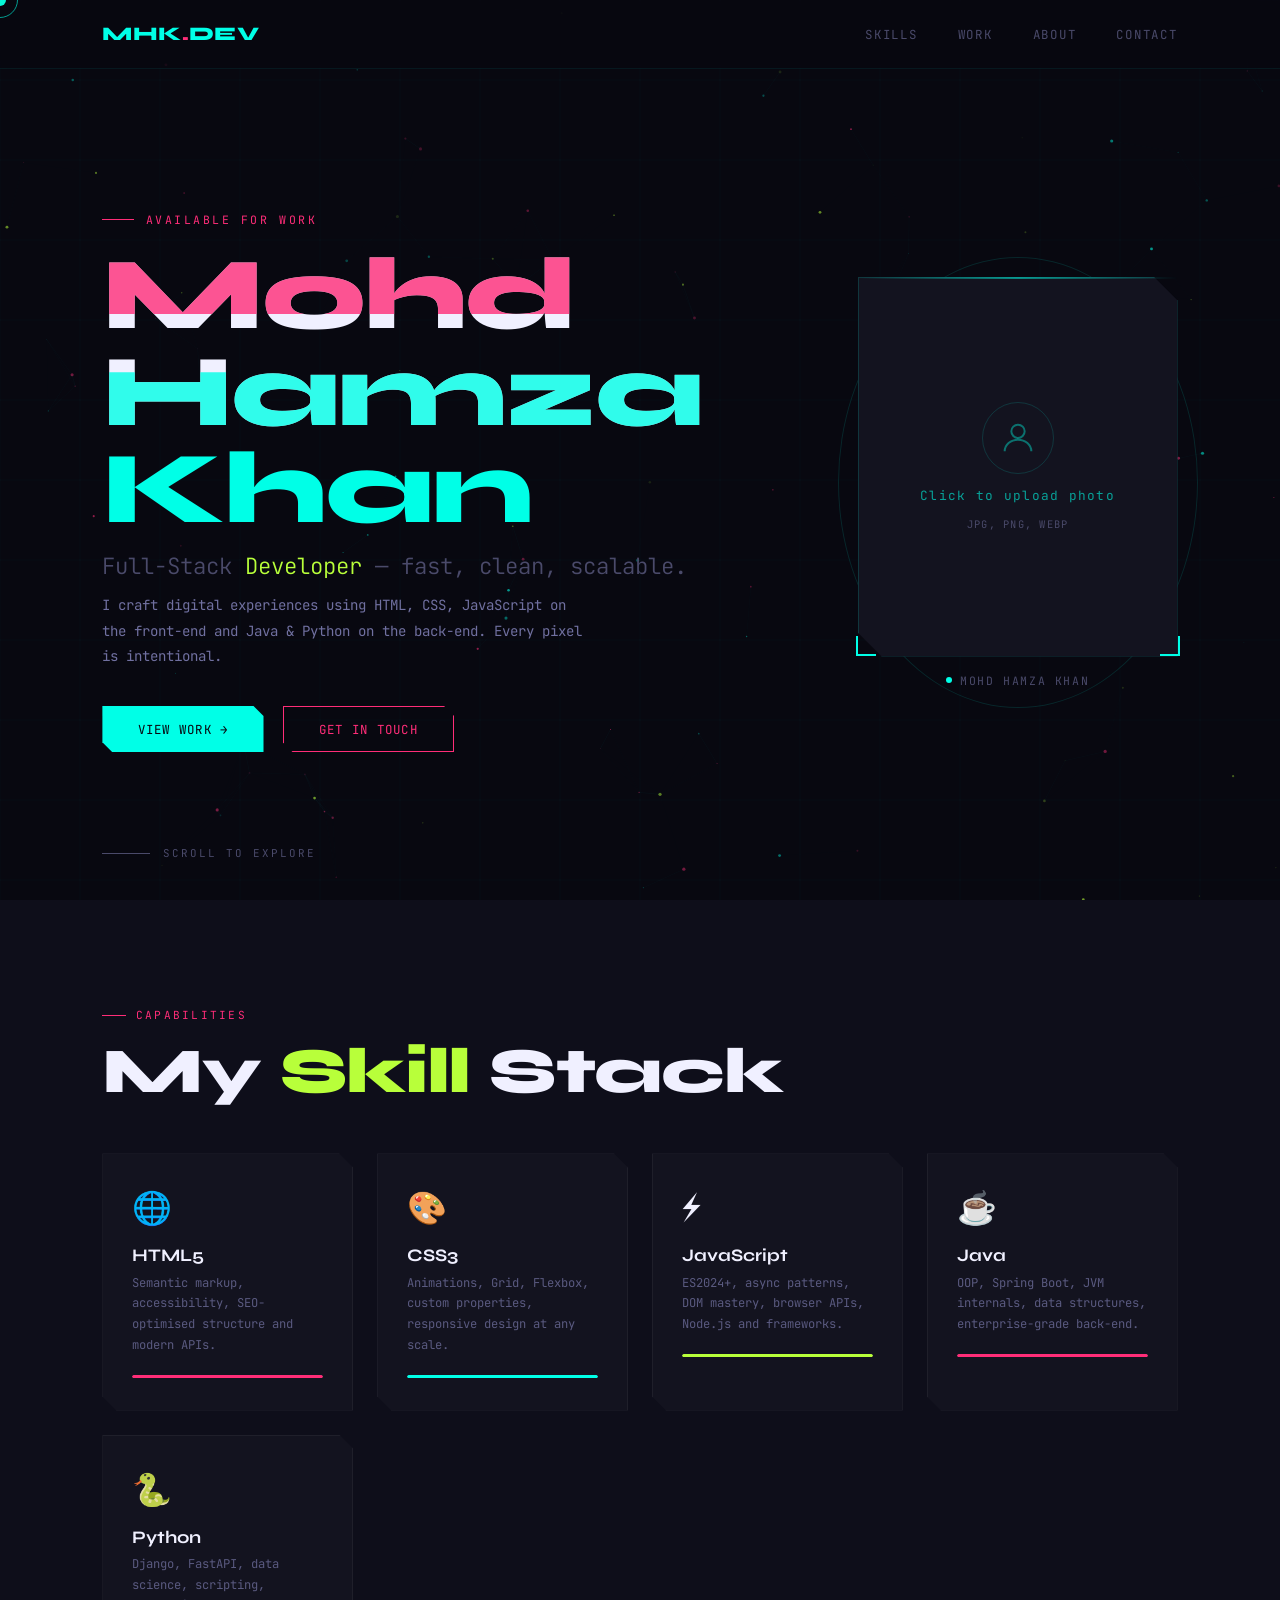
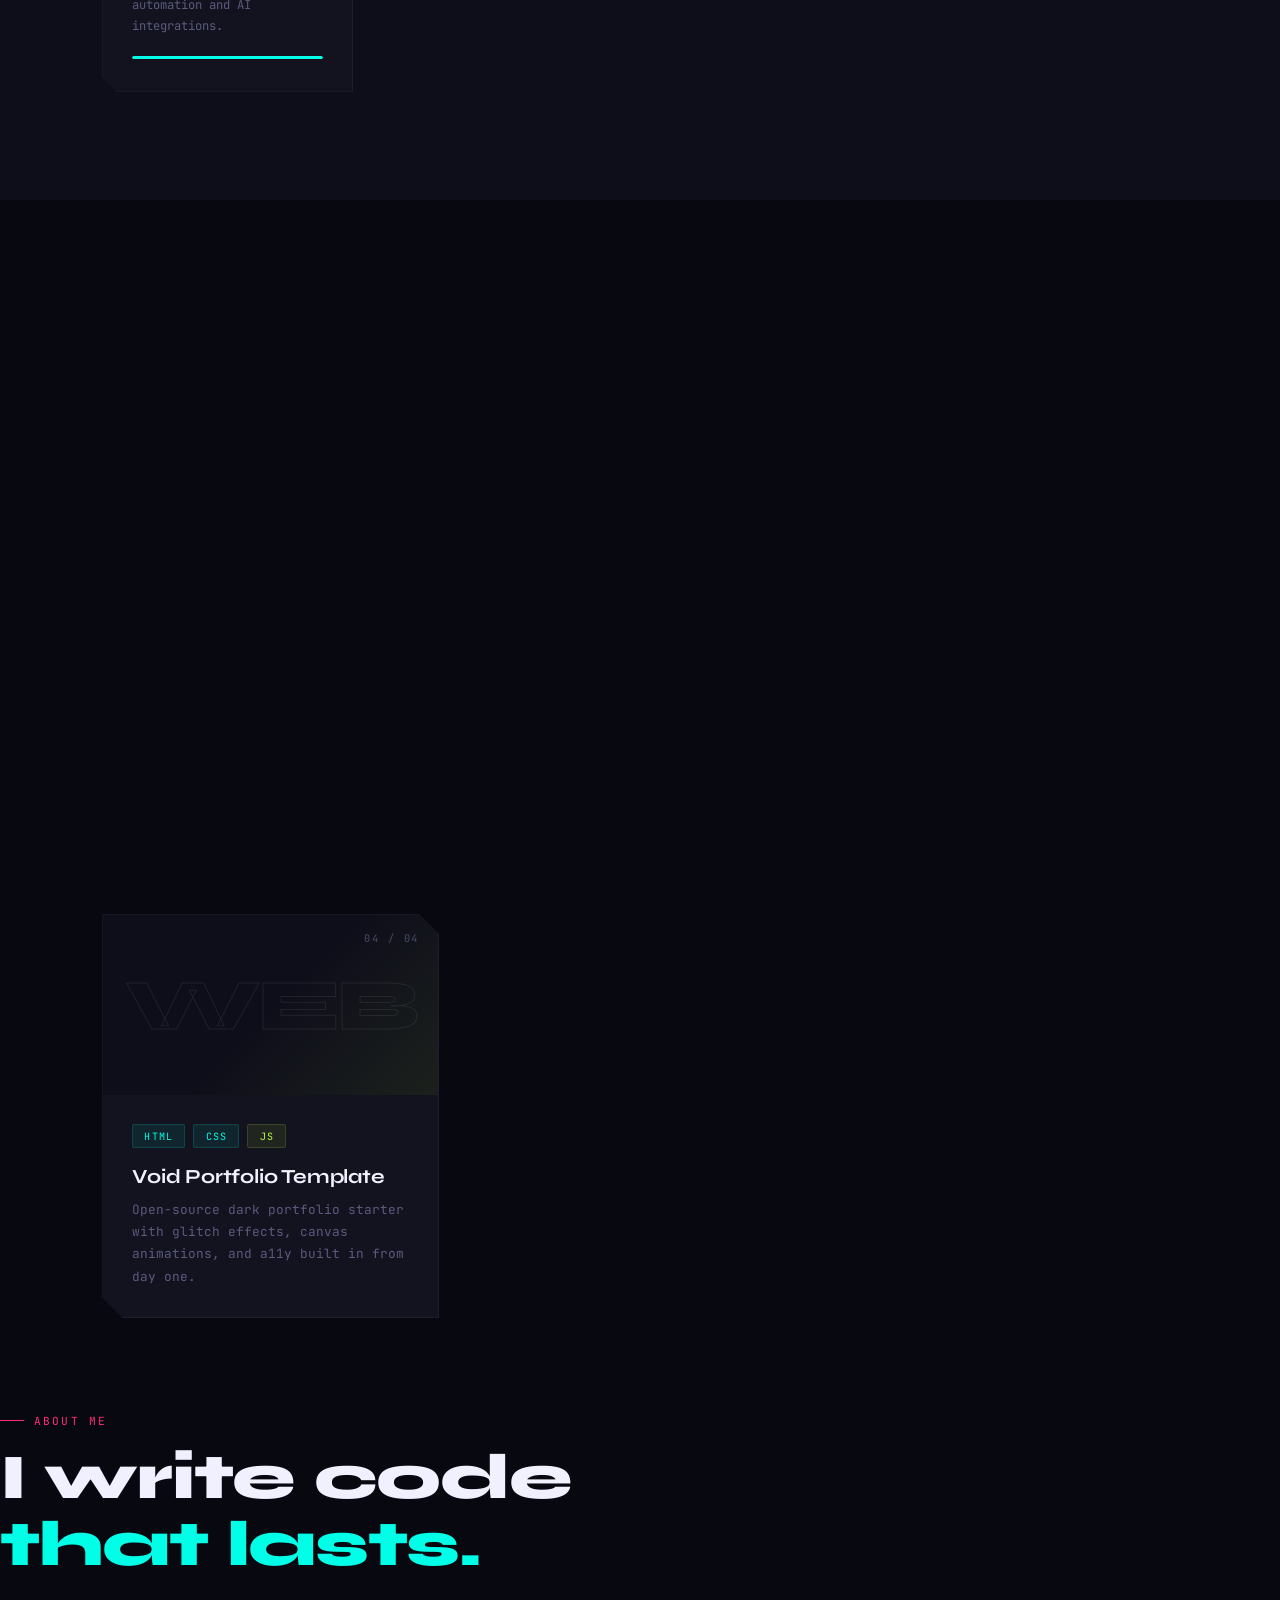
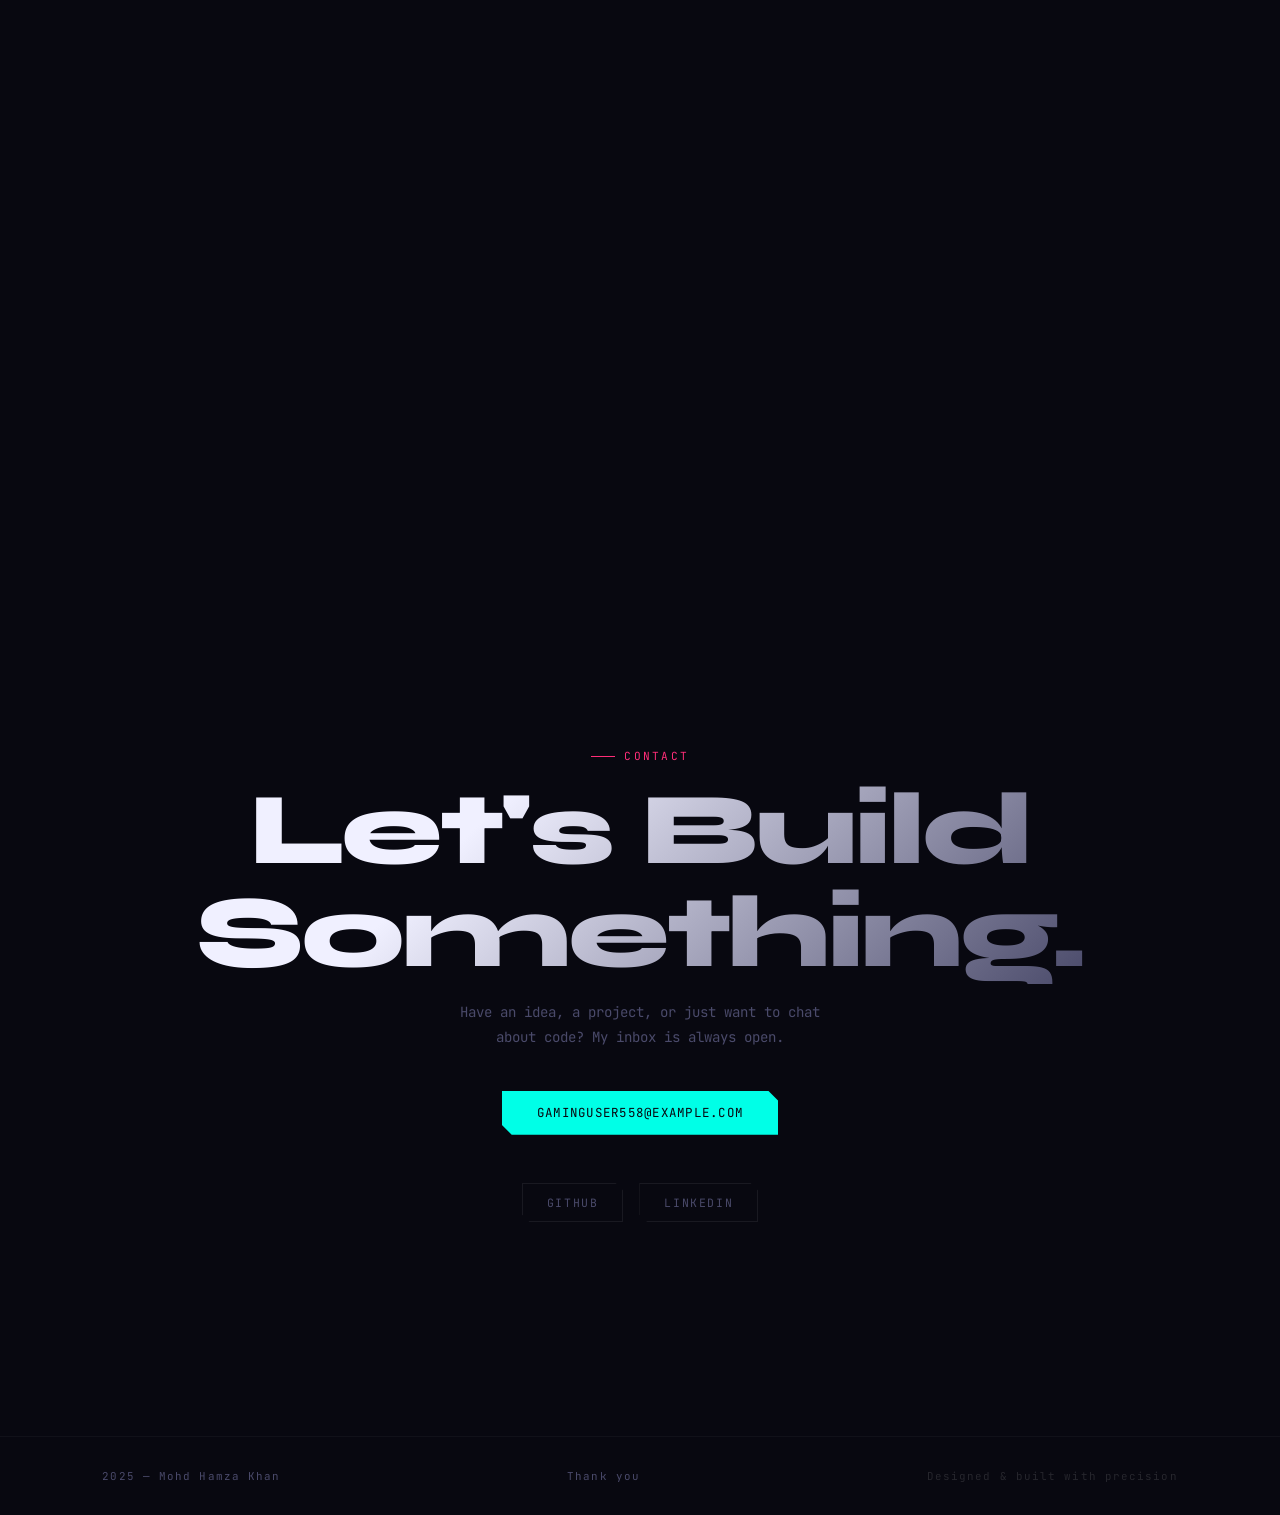
==== index.html @ a2b3159b "Create index.html" ====
<title> hamza's project </title>


<html lang="en">
<head>
  <meta charset="UTF-8" />
  <meta name="viewport" content="width=device-width, initial-scale=1.0"/>
  <title>Mohd Hamza Khan — Portfolio</title>
  <link href="https://fonts.googleapis.com/css2?family=Syne:wght@400;700;800&family=JetBrains+Mono:wght@300;400;700&display=swap" rel="stylesheet"/>
  <link rel="stylesheet" href="port.css"/>
</head>
<body>

  <div id="cursor"></div>
  <div id="cursor-ring"></div>
  <canvas id="bg-canvas"></canvas>

  <nav>
    <a class="nav-logo" href="#hero">MHK<span>.</span>DEV</a>
    <ul class="nav-links">
      <li><a href="#skills">Skills</a></li>
      <li><a href="#projects">Work</a></li>
      <li><a href="#about">About</a></li>
      <li><a href="#contact">Contact</a></li>
    </ul>
  </nav>

  <main>

    <!-- HERO -->
    <section id="hero">
      <div class="hero-inner">

        <div class="hero-text">
          <div class="hero-label">Available for work</div>
          <h1 class="hero-name">
            <span class="glitch" data-text="Mohd Hamza">Mohd Hamza</span><br/>
            <span class="hero-name-accent">Khan</span>
          </h1>
          <p class="hero-role">Full-Stack <em>Developer</em> — fast, clean, scalable.</p>
          <p class="hero-desc">I craft digital experiences using HTML, CSS, JavaScript on the front-end and Java &amp; Python on the back-end. Every pixel is intentional.</p>
          <div class="hero-cta">
            <a href="#projects" class="btn btn-primary">View Work →</a>
            <a href="#contact"  class="btn btn-ghost">Get In Touch</a>
          </div>
        </div>

        <div class="hero-photo-wrap">
          <div class="photo-deco-ring"></div>
          <div class="photo-o-corner tl"></div>
          <div class="photo-deco-corner dectr"></div>
          <div class="photo-deco-corner bl"></div>
          <div class="photo-deco-corner br"></div>
          <div class="photo-frame" id="photoFrame"
               onclick="document.getElementById('pfpInput').click()">
            <img id="pfpImg" src="" alt="Mohd Hamza Khan" style="display:none"/>
            <div class="photo-placeholder" id="photoPlaceholder">
              <div class="ph-icon">
                <svg width="40" height="40" viewBox="0 0 24 24" fill="none" stroke="currentColor" stroke-width="1.2">
                  <circle cx="12" cy="8" r="4"/>
                  <path d="M4 20c0-4 3.6-7 8-7s8 3 8 7"/>
                </svg>
              </div>
              <div class="ph-label">Click to upload photo</div>
              <div class="ph-sub">JPG, PNG, WEBP</div>
            </div>
            <div class="photo-hover-overlay">
              <svg width="22" height="22" viewBox="0 0 24 24" fill="none" stroke="currentColor" stroke-width="1.5">
                <path d="M21 15v4a2 2 0 01-2 2H5a2 2 0 01-2-2v-4"/>
                <polyline points="17 8 12 3 7 8"/>
                <line x1="12" y1="3" x2="12" y2="15"/>
              </svg>
              
            </div>
          </div>
          <input type="file" id="pfpInput" accept="image/*" style="display:none"/>
          <div class="photo-name-tag">
            <span class="pnt-dot"></span> Mohd Hamza Khan
          </div>
          <div class="photo-scan-line"></div>
        </div>

      </div>
      <div class="hero-scroll-hint">
        <span class="scroll-line"></span> scroll to explore
      </div>
    </section>

    <!-- SKILLS -->
    <section id="skills">
      <div class="section-tag reveal">Capabilities</div>
      <h2 class="section-title reveal">My <span class="accent-lime">Skill</span> Stack</h2>
      <div class="skills-grid">
        <div class="skill-card reveal" style="--glow:var(--pink)">
          <span class="skill-icon">🌐</span>
          <div class="skill-name">HTML5</div>
          <div class="skill-desc">Semantic markup, accessibility, SEO-optimised structure and modern APIs.</div>
          <div class="skill-bar"><div class="skill-fill" style="--bar-color:var(--pink)"></div></div>
        </div>
        <div class="skill-card reveal" style="--glow:var(--cyan)">
          <span class="skill-icon">🎨</span>
          <div class="skill-name">CSS3</div>
          <div class="skill-desc">Animations, Grid, Flexbox, custom properties, responsive design at any scale.</div>
          <div class="skill-bar"><div class="skill-fill" style="--bar-color:var(--cyan)"></div></div>
        </div>
        <div class="skill-card reveal" style="--glow:var(--lime)">
          <span class="skill-icon">⚡</span>
          <div class="skill-name">JavaScript</div>
          <div class="skill-desc">ES2024+, async patterns, DOM mastery, browser APIs, Node.js and frameworks.</div>
          <div class="skill-bar"><div class="skill-fill" style="--bar-color:var(--lime)"></div></div>
        </div>
        <div class="skill-card reveal" style="--glow:var(--pink)">
          <span class="skill-icon">☕</span>
          <div class="skill-name">Java</div>
          <div class="skill-desc">OOP, Spring Boot, JVM internals, data structures, enterprise-grade back-end.</div>
          <div class="skill-bar"><div class="skill-fill" style="--bar-color:var(--pink)"></div></div>
        </div>
        <div class="skill-card reveal" style="--glow:var(--cyan)">
          <span class="skill-icon">🐍</span>
          <div class="skill-name">Python</div>
          <div class="skill-desc">Django, FastAPI, data science, scripting, automation and AI integrations.</div>
          <div class="skill-bar"><div class="skill-fill" style="--bar-color:var(--cyan)"></div></div>
        </div>
      </div>
    </section>

    <!-- PROJECTS -->
    <section id="projects">
      <div class="section-tag reveal">Selected Work</div>
      <h2 class="section-title reveal">Projects That <span class="accent-pink">Ship</span></h2>
      <div class="projects-grid">
        <article class="proj-card reveal">
          <div class="proj-img">
            <div class="proj-bg">NeX</div>
            <div class="proj-overlay"></div>
            <div class="proj-num">01 / 04</div>
          </div>
          <div class="proj-body">
            <div class="proj-tags"><span class="tag">JavaScript</span><span class="tag lime">CSS</span></div>
            <h3 class="proj-title">NeXui Design System</h3>
            <p class="proj-desc">A themeable component library built from scratch — dark/light modes, motion presets, and zero dependencies.</p>
            <a href="#" class="proj-link">View Project →</a>
          </div>
        </article>
        <article class="proj-card reveal">
          <div class="proj-img proj-img--pink">
            <div class="proj-bg proj-bg--pink">API</div>
            <div class="proj-overlay proj-overlay--pink"></div>
            <div class="proj-num">02 / 04</div>
          </div>
          <div class="proj-body">
            <div class="proj-tags"><span class="tag pink">Java</span><span class="tag pink">Spring</span></div>
            <h3 class="proj-title">RestCore API Gateway</h3>
            <p class="proj-desc">High-throughput REST gateway in Spring Boot handling 50k req/s with JWT auth, rate-limiting and caching layers.</p>
            <a href="#" class="proj-link">View Project →</a>
          </div>
        </article>
        <article class="proj-card reveal">
          <div class="proj-img proj-img--lime">
            <div class="proj-bg proj-bg--lime">PyML</div>
            <div class="proj-overlay proj-overlay--lime"></div>
            <div class="proj-num">03 / 04</div>
          </div>
          <div class="proj-body">
            <div class="proj-tags"><span class="tag lime">Python</span><span class="tag lime">ML</span></div>
            <h3 class="proj-title">SentimentIQ</h3>
            <p class="proj-desc">Real-time sentiment analysis pipeline using FastAPI + scikit-learn with a live dashboard front-end.</p>
            <a href="#" class="proj-link">View Project →</a>
          </div>
        </article>
        <article class="proj-card reveal">
          <div class="proj-img">
            <div class="proj-bg">WEB</div>
            <div class="proj-overlay"></div>
            <div class="proj-num">04 / 04</div>
          </div>
          <div class="proj-body">
            <div class="proj-tags"><span class="tag">HTML</span><span class="tag">CSS</span><span class="tag lime">JS</span></div>
            <h3 class="proj-title">Void Portfolio Template</h3>
            <p class="proj-desc">Open-source dark portfolio starter with glitch effects, canvas animations, and a11y built in from day one.</p>
            <script src="port.js"></script>
          </div>
        </article>
      </div>
    </section>

    <!-- ABOUT -->
    <div class="about-text">
  <div class="section-tag">About Me</div>
  <h2 class="section-title">I write code<br/><span class="accent-cyan">that lasts.</span></h2>
  
 <div class="about-text">
  <div class="section-tag reveal">About Me</div>
  <h2 class="section-title reveal" style="margin-bottom:1.5rem">Building with code,<br/><span class="accent-cyan">driven by data.</span></h2>
  
  <p class="reveal">I am a B.Tech student based in Delhi. Right now, I am focusing on building my hands-on practice with <strong>full-stack web development</strong> while diving deeper into my main interest: <strong>Data Science</strong>.</p>
  
  <p class="reveal">My goal is to keep learning new tech skills every day. Currently, I am working on building more practical coding projects and exploring the fundamentals of <strong>Cloud Computing</strong> to understand how applications run at scale.</p>
  
  <p class="reveal">When I am not working on software projects or writing code, you will find me practicing tactical chess puzzles to sharp my mind, competing in games like Valorant, or working out at the gym.</p>
  
  <div class="stats-row reveal">
    <div class="stat"><div class="stat-num">B.Tech</div><div class="stat-label">Education</div></div>
    <div class="stat"><div class="stat-num">HTML/JS</div><div class="stat-label">Front-End</div></div>
    <div class="stat"><div class="stat-num">Data</div><div class="stat-label">Focus Area</div></div>
  </div>
</div>
</div>

    <!-- CONTACT -->
    <section id="contact">
  <div class="section-tag">Contact</div>
  <div class="contact-big">Let's Build<br/>Something.</div>
  <p class="contact-sub">Have an idea, a project, or just want to chat about code? My inbox is always open.</p>
  
  <a href="mailto:your.email@example.com" class="btn btn-primary">gaminguser558@example.com</a>
  
  <div class="social-row">
    <a href="https://github.com/" class="social-link" target="_blank">GitHub</a>
    <a href="https://linkedin.com/in/" class="social-link" target="_blank">LinkedIn</a>
    
  </div>
</section>

  </main>

  <footer>
    <span>  2025 — Mohd Hamza Khan  </span>
    <span> Thank you
    </span>
    <span class="footer-right">Designed &amp; built with precision</span>
  </footer>

  <script src="script.js"></script>
</body>
</html>
---- port.css ----
:root {
  --black:   #080810;
  --surface: #0e0e1a;
  --card:    #13131f;
  --cyan:    #00ffe7;
  --pink:    #ff2d78;
  --lime:    #b8ff3a;
  --white:   #f0f0ff;
  --muted:   #4a4a6a;
  --font-head: 'Syne', sans-serif;
  --font-mono: 'JetBrains Mono', monospace;
}
   html {
    scroll-behavior: smooth;
}
/* ══ 2. RESET & BASE ══ */

*, *::before, *::after { box-sizing: border-box; margin: 0; padding: 0; }
html { scroll-behavior: smooth; }
body { background: var(--black); color: var(--white); font-family: var(--font-mono); overflow-x: hidden; cursor: none; }
main { position: relative; z-index: 1; }
section { min-height: 100vh; padding: 6rem 8vw; display: flex; flex-direction: column; justify-content: center; }
.accent-cyan { color: var(--cyan); }
.accent-pink { color: var(--pink); }
.accent-lime { color: var(--lime); }

/* ══ 3. CUSTOM CURSOR ══ */

#cursor {
  position: fixed; top: 0; left: 0;
  width: 12px; height: 12px;
  background: var(--cyan); border-radius: 50%;
  pointer-events: none; z-index: 9999;
  transform: translate(-50%, -50%);
  transition: transform .1s, background .2s;
  mix-blend-mode: difference;
}
#cursor-ring {
  position: fixed; top: 0; left: 0;
  width: 36px; height: 36px;
  border: 1.5px solid var(--cyan); border-radius: 50%;
  pointer-events: none; z-index: 9998;
  transform: translate(-50%, -50%);
  transition: transform .18s ease, border-color .2s;
  opacity: .6;
}

/* ══ 4. CANVAS BG ══ */

#bg-canvas { position: fixed; inset: 0; z-index: 0; pointer-events: none; }

/* ══ 5. NAVIGATION ══ */

nav {
  position: fixed; top: 0; left: 0; right: 0; z-index: 100;
  display: flex; align-items: center; justify-content: space-between;
  padding: 1.4rem 8vw;
  background: rgba(8,8,16,.7); backdrop-filter: blur(12px);
  border-bottom: 1px solid rgba(0,255,231,.07);
}
.nav-logo { font-family: var(--font-head); font-weight: 800; font-size: 1.2rem; letter-spacing: .02em; color: var(--cyan); text-decoration: none; }
.nav-logo span { color: var(--pink); }
.nav-links { display: flex; gap: 2.5rem; list-style: none; }
.nav-links a { font-size: .78rem; letter-spacing: .14em; text-transform: uppercase; color: var(--muted); text-decoration: none; position: relative; transition: color .25s; }
.nav-links a::after { content: ''; position: absolute; bottom: -4px; left: 0; width: 0; height: 1px; background: var(--cyan); transition: width .3s; }
.nav-links a:hover { color: var(--cyan); }
.nav-links a:hover::after { width: 100%; }

/* ══ 6. HERO ══ */


#hero { padding-top: 10rem; position: relative; overflow: hidden; }
.hero-inner { display: grid; grid-template-columns: 1fr auto; align-items: center; gap: 5rem; }
.hero-text { display: flex; flex-direction: column; gap: .8rem; }
.hero-label { font-size: .72rem; letter-spacing: .22em; text-transform: uppercase; color: var(--pink); display: flex; align-items: center; gap: .7rem; margin-bottom: .4rem; }
.hero-label::before { content: ''; display: block; width: 32px; height: 1px; background: var(--pink); }
.hero-name { font-family: var(--font-head); font-weight: 800; font-size: clamp(3.2rem, 8vw, 6.5rem); line-height: .95; letter-spacing: -.02em; }
.hero-name-accent { color: var(--cyan); }
.glitch { position: relative; display: inline-block; }
.glitch::before, .glitch::after { content: attr(data-text); position: absolute; top: 0; left: 0; width: 100%; height: 100%; opacity: .8; }
.glitch::before { color: var(--pink); animation: glitch1 3.5s infinite; clip-path: polygon(0 0, 100% 0, 100% 35%, 0 35%); }
.glitch::after  { color: var(--cyan);  animation: glitch2 3.5s infinite; clip-path: polygon(0 65%, 100% 65%, 100% 100%, 0 100%); }
@keyframes glitch1 { 0%,90%,100%{transform:translate(0)} 91%{transform:translate(-4px,1px)} 93%{transform:translate(4px,-1px)} 95%{transform:translate(-2px,2px)} }
@keyframes glitch2 { 0%,88%,100%{transform:translate(0)} 89%{transform:translate(4px,-1px)} 91%{transform:translate(-4px,1px)} 93%{transform:translate(2px,-2px)} }
.hero-role { font-size: clamp(1rem,2.5vw,1.4rem); color: var(--muted); font-weight: 300; }
.hero-role em { font-style: normal; color: var(--lime); }
.hero-desc { max-width: 480px; font-size: .88rem; line-height: 1.8; color: #7070a0; }
.hero-cta { display: flex; gap: 1.2rem; margin-top: 1.5rem; flex-wrap: wrap; }
.btn { padding: .85rem 2.2rem; font-family: var(--font-mono); font-size: .78rem; letter-spacing: .1em; text-transform: uppercase; text-decoration: none; border: none; cursor: none; display: inline-flex; align-items: center; gap: .6rem; transition: transform .2s, box-shadow .2s; clip-path: polygon(0 0,calc(100% - 10px) 0,100% 10px,100% 100%,10px 100%,0 calc(100% - 10px)); }
.btn-primary { background: var(--cyan); color: var(--black); }
.btn-primary:hover { transform: translateY(-3px); box-shadow: 0 0 32px rgba(0,255,231,.45); }
.btn-ghost { background: transparent; color: var(--pink); border: 1px solid var(--pink); }
.btn-ghost:hover { background: rgba(255,45,120,.1); transform: translateY(-3px); box-shadow: 0 0 24px rgba(255,45,120,.3); }
.hero-scroll-hint { position: absolute; bottom: 2.5rem; left: 8vw; font-size: .68rem; letter-spacing: .18em; text-transform: uppercase; color: var(--muted); display: flex; align-items: center; gap: .8rem; }
.scroll-line { width: 48px; height: 1px; background: var(--muted); position: relative; overflow: hidden; }
.scroll-line::after { content: ''; position: absolute; top: 0; left: -100%; width: 100%; height: 100%; background: var(--cyan); animation: scanline 2s linear infinite; }
@keyframes scanline { to { left: 100%; } }

/* ══ 7. HERO PHOTO FRAME ══ */

.hero-photo-wrap { position: relative; width: 320px; flex-shrink: 0; }
.photo-deco-ring { position: absolute; inset: -20px; border-radius: 50%; border: 1px solid rgba(0,255,231,.12); animation: rotateRing 12s linear infinite; }
@keyframes rotateRing { to { transform: rotate(360deg); } }
.photo-deco-corner { position: absolute; width: 20px; height: 20px; z-index: 2; }
.photo-deco-corner.tl { top: -2px; left: -2px;   border-top:    2px solid var(--cyan); border-left:  2px solid var(--cyan); }
.photo-deco-corner.tr { top: -2px; right: -2px;  border-top:    2px solid var(--cyan); border-right: 2px solid var(--cyan); }
.photo-deco-corner.bl { bottom: 32px; left: -2px;  border-bottom: 2px solid var(--cyan); border-left:  2px solid var(--cyan); }
.photo-deco-corner.br { bottom: 32px; right: -2px; border-bottom: 2px solid var(--cyan); border-right: 2px solid var(--cyan); }
.photo-frame { width: 320px; height: 380px; background: var(--card); border: 1px solid rgba(0,255,231,.15); position: relative; overflow: hidden; cursor: none; clip-path: polygon(0 0,calc(100% - 24px) 0,100% 24px,100% 100%,24px 100%,0 calc(100% - 24px)); transition: border-color .3s, box-shadow .3s; }
.photo-frame:hover { border-color: rgba(0,255,231,.4); box-shadow: 0 0 40px rgba(0,255,231,.12); }
#pfpImg { width: 100%; height: 100%; object-fit: cover; display: block; }
.photo-placeholder { position: absolute; inset: 0; display: flex; flex-direction: column; align-items: center; justify-content: center; gap: .8rem; color: var(--muted); }
.ph-icon { width: 72px; height: 72px; border: 1px solid rgba(0,255,231,.15); border-radius: 50%; display: flex; align-items: center; justify-content: center; color: rgba(0,255,231,.4); }
.ph-label { font-size: .8rem; letter-spacing: .1em; color: rgba(0,255,231,.6); }
.ph-sub { font-size: .65rem; letter-spacing: .12em; text-transform: uppercase; color: var(--muted); }
.photo-hover-overlay { position: absolute; inset: 0; background: rgba(8,8,16,.75); display: flex; flex-direction: column; align-items: center; justify-content: center; gap: .6rem; color: var(--cyan); font-size: .75rem; letter-spacing: .1em; opacity: 0; transition: opacity .25s; }
.photo-frame:hover .photo-hover-overlay { opacity: 1; }
.photo-scan-line { position: absolute; left: 0; right: 0; height: 2px; background: linear-gradient(90deg,transparent,rgba(0,255,231,.5),transparent); top: 0; animation: scanPhoto 3s ease-in-out infinite; pointer-events: none; }
@keyframes scanPhoto { 0%{top:0%;opacity:0} 10%{opacity:1} 90%{opacity:1} 100%{top:100%;opacity:0} }
.photo-name-tag { margin-top: 1rem; font-size: .72rem; letter-spacing: .14em; text-transform: uppercase; color: var(--muted); display: flex; align-items: center; gap: .5rem; justify-content: center; }
.pnt-dot { width: 6px; height: 6px; border-radius: 50%; background: var(--cyan); animation: pulseDot 1.8s ease-in-out infinite; }
@keyframes pulseDot { 0%,100%{opacity:1;transform:scale(1)} 50%{opacity:.4;transform:scale(.6)} }

/* ══ 8. SKILLS ══ */

#skills { background: var(--surface); }
.skills-grid { display: grid; grid-template-columns: repeat(auto-fit,minmax(220px,1fr)); gap: 1.5rem; }
.skill-card { background: var(--card); border: 1px solid rgba(255,255,255,.05); padding: 2rem 1.8rem; position: relative; overflow: hidden; transition: transform .3s,border-color .3s; clip-path: polygon(0 0,calc(100% - 14px) 0,100% 14px,100% 100%,14px 100%,0 calc(100% - 14px)); }
.skill-card::before { content: ''; position: absolute; inset: 0; background: var(--glow,var(--cyan)); opacity: 0; transition: opacity .3s; mix-blend-mode: overlay; }
.skill-card:hover { transform: translateY(-6px); border-color: rgba(0,255,231,.25); }
.skill-card:hover::before { opacity: .06; }
.skill-icon { font-size: 2rem; margin-bottom: 1rem; display: block; }
.skill-name { font-family: var(--font-head); font-weight: 700; font-size: 1.1rem; margin-bottom: .4rem; }
.skill-desc { font-size: .76rem; color: #5a5a80; line-height: 1.7; }
.skill-bar { margin-top: 1.2rem; height: 3px; background: rgba(255,255,255,.07); border-radius: 2px; overflow: hidden; }
.skill-fill { height: 100%; background: var(--bar-color,var(--cyan)); border-radius: 2px; transform: scaleX(0); transform-origin: left; transition: transform 1.2s cubic-bezier(.16,1,.3,1); }
.skill-fill.animated { transform: scaleX(1); }

/* ══ 9. PROJECTS ══ */

#projects { background: var(--black); }
.projects-grid { display: grid; grid-template-columns: repeat(auto-fit,minmax(300px,1fr)); gap: 2rem; }
.proj-card { background: var(--card); border: 1px solid rgba(255,255,255,.05); overflow: hidden; transition: transform .3s,border-color .3s,box-shadow .3s; clip-path: polygon(0 0,calc(100% - 20px) 0,100% 20px,100% 100%,20px 100%,0 calc(100% - 20px)); }
.proj-card:hover { transform: translateY(-8px); border-color: rgba(184,255,58,.2); box-shadow: 0 20px 60px rgba(0,0,0,.5),0 0 0 1px rgba(184,255,58,.1); }
.proj-img { height: 180px; position: relative; overflow: hidden; background: var(--surface); }
.proj-img--pink { background: #100a14; }
.proj-img--lime { background: #080e0a; }
.proj-bg { position: absolute; inset: 0; display: flex; align-items: center; justify-content: center; font-family: var(--font-head); font-size: 4.5rem; font-weight: 800; color: transparent; -webkit-text-stroke: 1px rgba(255,255,255,.08); letter-spacing: -.04em; user-select: none; }
.proj-bg--pink { -webkit-text-stroke-color: rgba(255,45,120,.12); }
.proj-bg--lime { -webkit-text-stroke-color: rgba(184,255,58,.1); }
.proj-overlay { position: absolute; inset: 0; background: linear-gradient(135deg,transparent 50%,rgba(184,255,58,.08)); }
.proj-overlay--pink { background: linear-gradient(135deg,transparent 50%,rgba(255,45,120,.08)); }
.proj-overlay--lime { background: linear-gradient(135deg,transparent 50%,rgba(184,255,58,.06)); }
.proj-num { position: absolute; top: 1rem; right: 1.2rem; font-size: .65rem; letter-spacing: .18em; color: var(--muted); }
.proj-body { padding: 1.8rem; }
.proj-tags { display: flex; gap: .5rem; flex-wrap: wrap; margin-bottom: 1rem; }
.tag { font-size: .63rem; letter-spacing: .12em; text-transform: uppercase; padding: .28rem .7rem; border-radius: 2px; background: rgba(0,255,231,.08); color: var(--cyan); border: 1px solid rgba(0,255,231,.15); }
.tag.pink { background: rgba(255,45,120,.08); color: var(--pink); border-color: rgba(255,45,120,.15); }
.tag.lime { background: rgba(184,255,58,.08); color: var(--lime); border-color: rgba(184,255,58,.15); }
.proj-title { font-family: var(--font-head); font-weight: 700; font-size: 1.25rem; margin-bottom: .6rem; letter-spacing: -.01em; }
.proj-desc { font-size: .8rem; color: #5a5a80; line-height: 1.75; }
.proj-link { display: inline-flex; align-items: center; gap: .4rem; margin-top: 1.4rem; font-size: .72rem; letter-spacing: .12em; text-transform: uppercase; color: var(--lime); text-decoration: none; transition: gap .2s; }
.proj-link:hover { gap: .8rem; }

/* ══ 10. ABOUT ══ */

#about { background: var(--surface); display: grid; grid-template-columns: 1fr 1fr; align-items: center; gap: 6rem; }
.about-visual { position: relative; height: 420px; }
.ab1 { position: absolute; inset: 0 60px 60px 0; background: var(--card); border: 1px solid rgba(0,255,231,.1); }
.ab2 { position: absolute; width: 180px; height: 180px; bottom: 0; right: 0; background: rgba(255,45,120,.07); border: 1px solid rgba(255,45,120,.2); display: flex; align-items: center; justify-content: center; font-family: var(--font-head); font-weight: 800; font-size: 3.5rem; color: var(--pink); }
.ab3 { position: absolute; width: 120px; height: 120px; top: -24px; left: -24px; border: 1px solid rgba(184,255,58,.15); background: rgba(184,255,58,.03); }
.code-snippet { position: absolute; bottom: 1.5rem; left: 1.5rem; right: 4rem; font-size: .68rem; color: #4a4a70; line-height: 1.8; }
.cs-k { color: #ff2d78; } .cs-f { color: #00ffe7; } .cs-s { color: #b8ff3a; } .cs-c { color: #4a4a70; }
.about-text p { font-size: .88rem; color: #7070a0; line-height: 1.9; margin-bottom: 1.2rem; }
.about-text p strong { color: var(--white); font-weight: 400; }
.stats-row { display: flex; gap: 2.5rem; margin-top: 2.2rem; padding-top: 2rem; border-top: 1px solid rgba(255,255,255,.05); }
.stat-num { font-family: var(--font-head); font-weight: 800; font-size: 2.2rem; color: var(--cyan); line-height: 1; letter-spacing: -.03em; }
.stat-label { font-size: .68rem; letter-spacing: .15em; text-transform: uppercase; color: var(--muted); margin-top: .3rem; }

/* ══ 11. CONTACT ══ */

#contact { background: var(--black); text-align: center; align-items: center; }
.contact-big { font-family: var(--font-head); font-weight: 800; font-size: clamp(3rem,8vw,7rem); line-height: 1; letter-spacing: -.03em; margin-bottom: 1rem; background: linear-gradient(135deg,var(--white) 30%,var(--muted)); -webkit-background-clip: text; -webkit-text-fill-color: transparent; background-clip: text; }
.contact-sub { font-size: .88rem; color: var(--muted); margin-bottom: 2.5rem; max-width: 400px; line-height: 1.8; }
.social-row { display: flex; gap: 1rem; flex-wrap: wrap; justify-content: center; margin-top: 3rem; }
.social-link { padding: .7rem 1.5rem; font-size: .72rem; letter-spacing: .14em; text-transform: uppercase; color: var(--muted); text-decoration: none; border: 1px solid rgba(255,255,255,.07); transition: color .2s,border-color .2s,background .2s; clip-path: polygon(0 0,calc(100% - 8px) 0,100% 8px,100% 100%,8px 100%,0 calc(100% - 8px)); }
.social-link:hover { color: var(--cyan); border-color: rgba(0,255,231,.3); background: rgba(0,255,231,.04); }

/* ══ 12. FOOTER ══ */

footer { padding: 2rem 8vw; display: flex; justify-content: space-between; align-items: center; border-top: 1px solid rgba(255,255,255,.04); font-size: .68rem; letter-spacing: .1em; color: var(--muted); flex-wrap: wrap; gap: .8rem; position: relative; z-index: 1; }
.footer-right { color: rgba(255,255,255,.12); }

/* ══ 13. UTILITIES & ANIMATIONS ══ */

.section-tag { font-size: .7rem; letter-spacing: .2em; text-transform: uppercase; color: var(--pink); margin-bottom: 1rem; display: flex; align-items: center; gap: .6rem; }
.section-tag::before { content: ''; display: inline-block; width: 24px; height: 1px; background: var(--pink); }
.section-title { font-family: var(--font-head); font-weight: 800; font-size: clamp(2rem,5vw,4rem); line-height: 1.05; letter-spacing: -.02em; margin-bottom: 3rem; }
.reveal { opacity: 0; transform: translateY(40px); transition: opacity .9s cubic-bezier(.16,1,.3,1), transform .9s cubic-bezier(.16,1,.3,1); }
.reveal.visible { opacity: 1; transform: translateY(0); }

/* ══ 14. RESPONSIVE ══ */

@media (max-width: 900px) {
  .hero-inner { grid-template-columns: 1fr; gap: 3rem; }
  .hero-photo-wrap { width: 100%; display: flex; flex-direction: column; align-items: center; }
  .photo-frame { width: 260px; height: 300px; }
}
@media (max-width: 768px) {
  section { padding: 4rem 6vw; }
  #about { grid-template-columns: 1fr; gap: 3rem; }
  .about-visual { display: none; }
}
@media (max-width: 480px) {
  .nav-links { display: none; }
  .hero-name { font-size: clamp(2.4rem,12vw,4rem); }
  .photo-frame { width: 220px; height: 260px; }
}
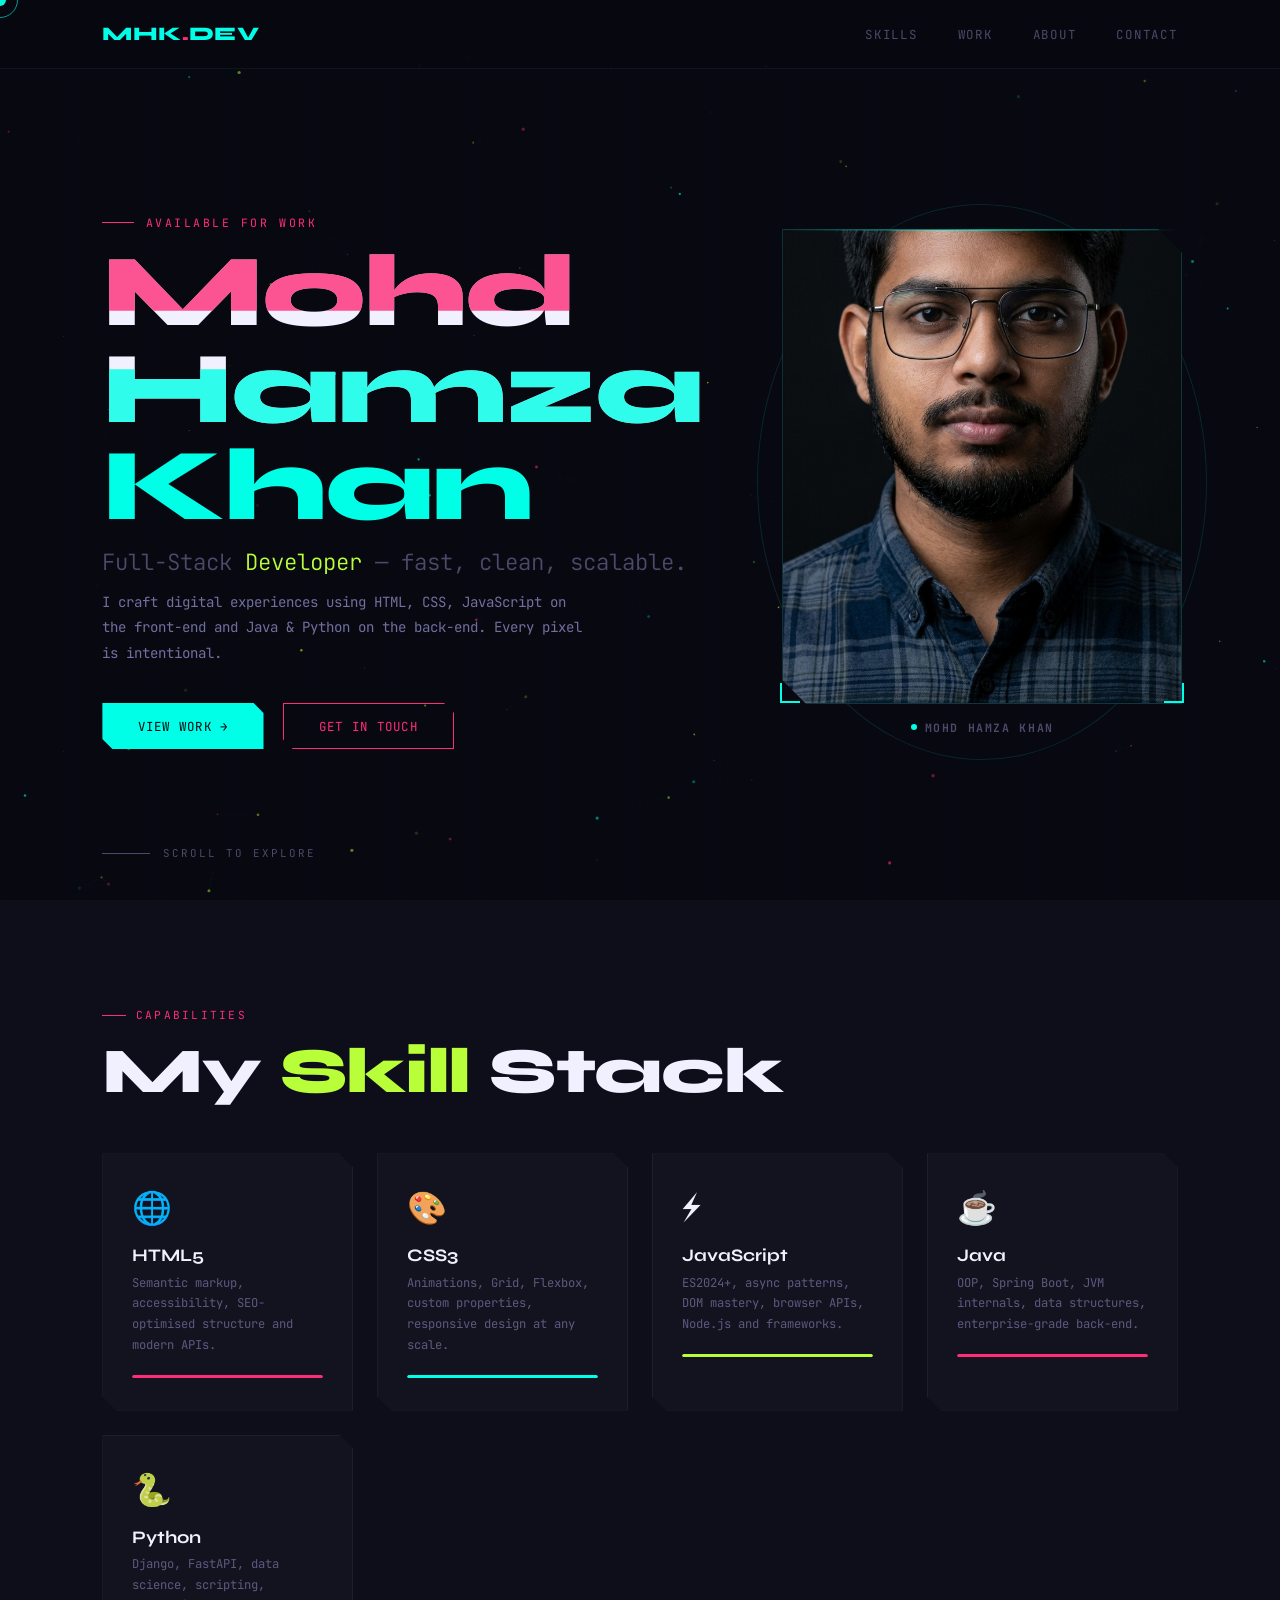
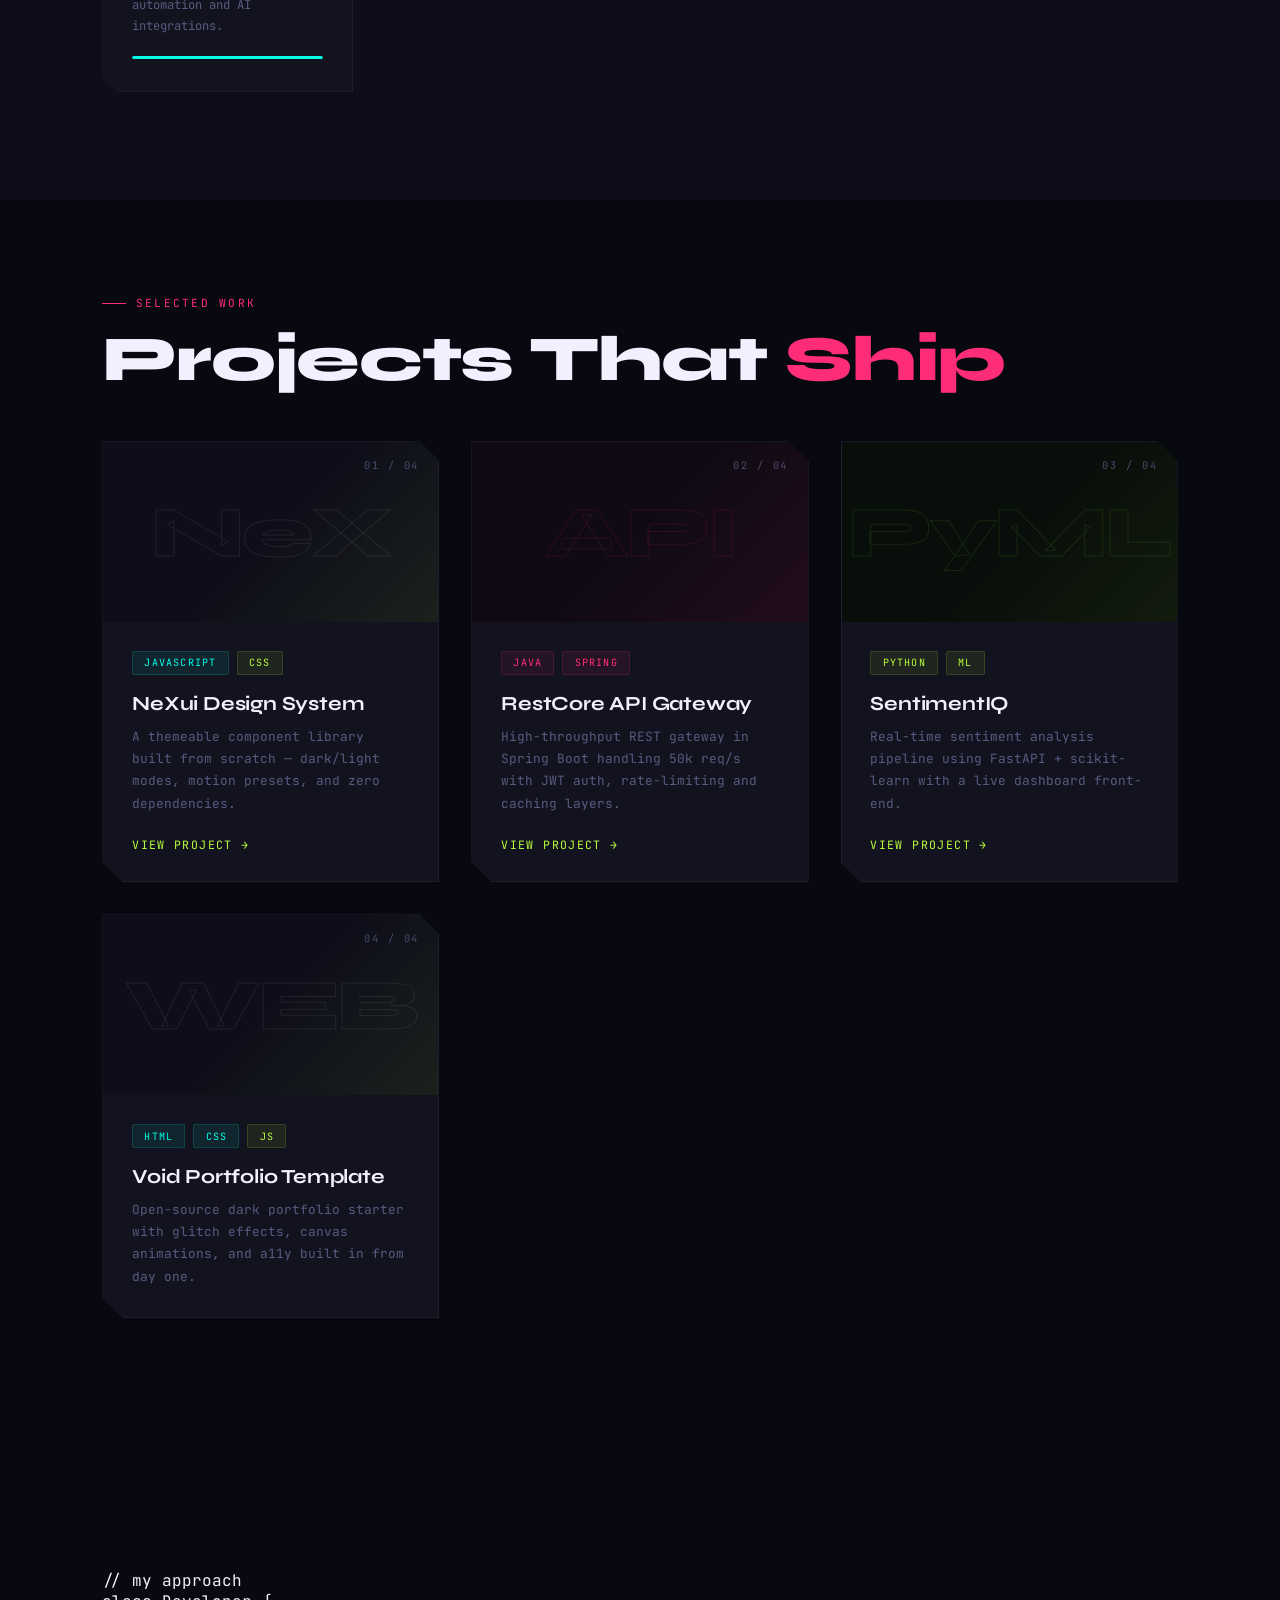
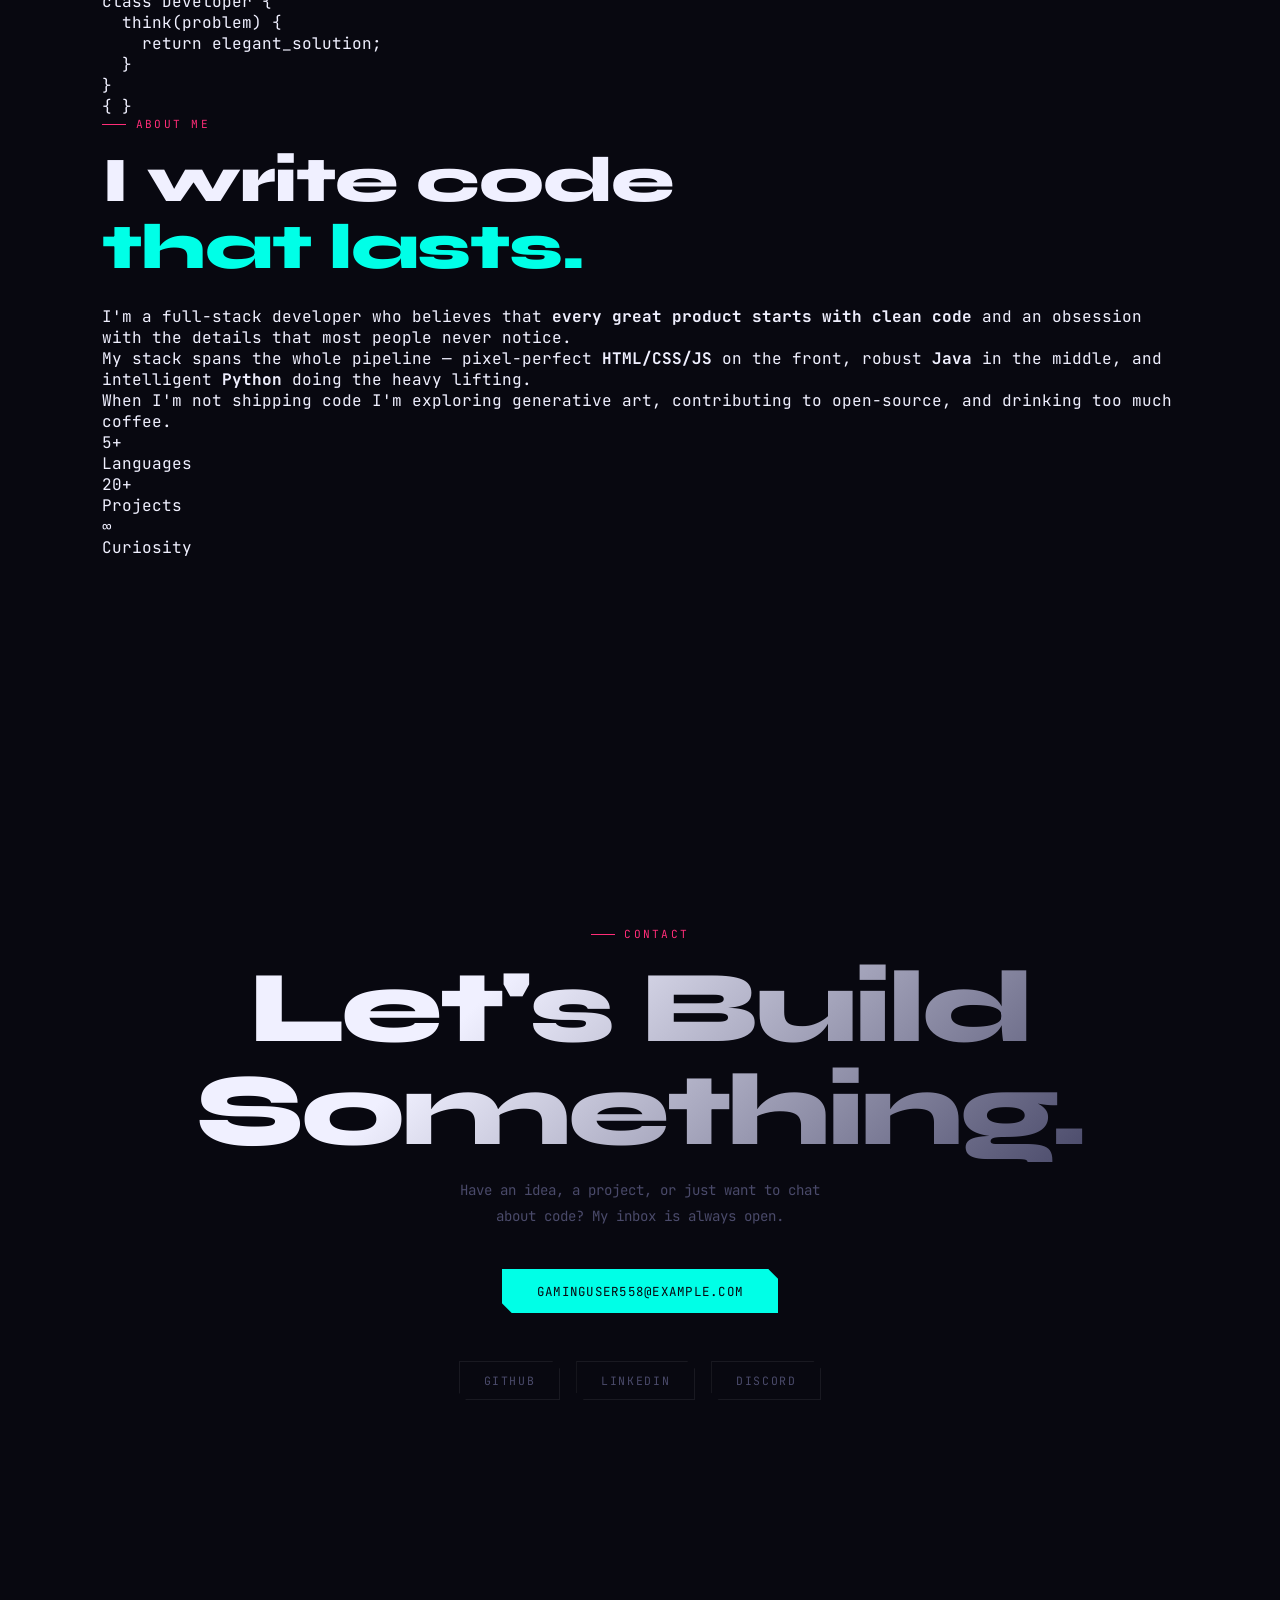
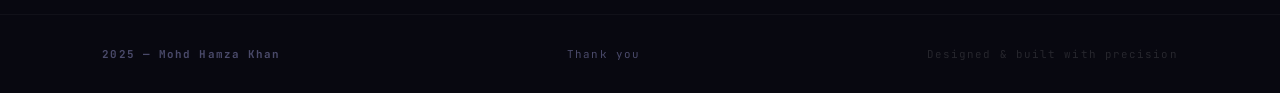
==== commit bba5e785: "html issue sloved" ====
--- a/index.html
+++ b/index.html
@@ -28,63 +28,44 @@
   <main>
 
     <!-- HERO -->
-    <section id="hero">
-      <div class="hero-inner">
-
-        <div class="hero-text">
-          <div class="hero-label">Available for work</div>
-          <h1 class="hero-name">
-            <span class="glitch" data-text="Mohd Hamza">Mohd Hamza</span><br/>
-            <span class="hero-name-accent">Khan</span>
-          </h1>
-          <p class="hero-role">Full-Stack <em>Developer</em> — fast, clean, scalable.</p>
-          <p class="hero-desc">I craft digital experiences using HTML, CSS, JavaScript on the front-end and Java &amp; Python on the back-end. Every pixel is intentional.</p>
-          <div class="hero-cta">
-            <a href="#projects" class="btn btn-primary">View Work →</a>
-            <a href="#contact"  class="btn btn-ghost">Get In Touch</a>
-          </div>
-        </div>
-
-        <div class="hero-photo-wrap">
-          <div class="photo-deco-ring"></div>
-          <div class="photo-o-corner tl"></div>
-          <div class="photo-deco-corner dectr"></div>
-          <div class="photo-deco-corner bl"></div>
-          <div class="photo-deco-corner br"></div>
-          <div class="photo-frame" id="photoFrame"
-               onclick="document.getElementById('pfpInput').click()">
-            <img id="pfpImg" src="" alt="Mohd Hamza Khan" style="display:none"/>
-            <div class="photo-placeholder" id="photoPlaceholder">
-              <div class="ph-icon">
-                <svg width="40" height="40" viewBox="0 0 24 24" fill="none" stroke="currentColor" stroke-width="1.2">
-                  <circle cx="12" cy="8" r="4"/>
-                  <path d="M4 20c0-4 3.6-7 8-7s8 3 8 7"/>
-                </svg>
-              </div>
-              <div class="ph-label">Click to upload photo</div>
-              <div class="ph-sub">JPG, PNG, WEBP</div>
-            </div>
-            <div class="photo-hover-overlay">
-              <svg width="22" height="22" viewBox="0 0 24 24" fill="none" stroke="currentColor" stroke-width="1.5">
-                <path d="M21 15v4a2 2 0 01-2 2H5a2 2 0 01-2-2v-4"/>
-                <polyline points="17 8 12 3 7 8"/>
-                <line x1="12" y1="3" x2="12" y2="15"/>
-              </svg>
-              
-            </div>
-          </div>
-          <input type="file" id="pfpInput" accept="image/*" style="display:none"/>
-          <div class="photo-name-tag">
-            <span class="pnt-dot"></span> Mohd Hamza Khan
-          </div>
-          <div class="photo-scan-line"></div>
-        </div>
-
-      </div>
-      <div class="hero-scroll-hint">
-        <span class="scroll-line"></span> scroll to explore
-      </div>
-    </section>
+  <section id="hero">
+  <div class="hero-inner">
+
+    <div class="hero-text">
+      <div class="hero-label">Available for work</div>
+      <h1 class="hero-name">
+        <span class="glitch" data-text="Mohd Hamza">Mohd Hamza</span><br/>
+        <span class="hero-name-accent">Khan</span>
+      </h1>
+      <p class="hero-role">Full-Stack <em>Developer</em> — fast, clean, scalable.</p>
+      <p class="hero-desc">I craft digital experiences using HTML, CSS, JavaScript on the front-end and Java &amp; Python on the back-end. Every pixel is intentional.</p>
+      <div class="hero-cta">
+        <a href="#projects" class="btn btn-primary">View Work →</a>
+        <a href="#contact"  class="btn btn-ghost">Get In Touch</a>
+      </div>
+    </div>
+
+    <div class="hero-photo-wrap">
+      <div class="photo-deco-ring"></div>
+      <div class="photo-o-corner tl"></div>
+      <div class="photo-deco-corner dectr"></div>
+      <div class="photo-deco-corner bl"></div>
+      <div class="photo-deco-corner br"></div>
+      
+      <div class="photo-frame" id="photoFrame">
+        <img id="pfpImg" src="me.png" alt="Mohd Hamza Khan" style="display:block; width:100%; height:100%; object-fit:cover; border-radius:inherit;"/>
+      </div>
+      
+      <div class="photo-name-tag">
+        <span class="pnt-dot"></span><strong>Mohd Hamza Khan</strong> 
+      </div>
+      <div class="photo-scan-line"></div>
+    </div>
+
+  </div> <div class="hero-scroll-hint">
+    <span class="scroll-line"></span> scroll to explore
+  </div>
+</section>
 
     <!-- SKILLS -->
     <section id="skills">
@@ -178,35 +159,71 @@
             <div class="proj-tags"><span class="tag">HTML</span><span class="tag">CSS</span><span class="tag lime">JS</span></div>
             <h3 class="proj-title">Void Portfolio Template</h3>
             <p class="proj-desc">Open-source dark portfolio starter with glitch effects, canvas animations, and a11y built in from day one.</p>
-            <script src="port.js"></script>
+            <script src="script.js"></script>
           </div>
         </article>
       </div>
     </section>
 
     <!-- ABOUT -->
-    <div class="about-text">
-  <div class="section-tag">About Me</div>
-  <h2 class="section-title">I write code<br/><span class="accent-cyan">that lasts.</span></h2>
+     
+   <section id="about">
+
+    <div class="about-visual">
+     <div class="ab1">
+       <div class="code-snippet">
+         <span class="cs-c">// my approach</span><br>
+         <span class="cs-k">class</span> <span class="cs-f">Developer</span> {<br>
+         &nbsp;&nbsp;<span class="cs-f">think</span>(<span class="cs-s">problem</span>) {<br>
+         &nbsp;&nbsp;&nbsp;&nbsp;<span class="cs-k">return</span> elegant_solution;<br>
+         &nbsp;&nbsp;}<br>
+         }
+       </div>
+     </div>
+     <div class="ab2">{ }</div>
+     <div class="ab3"></div>
+   </div>
+
+  <div class="about-text">
+    <div class="section-tag" style="opacity:1;transform:none">About Me</div>
+    <h2 class="section-title" style="opacity:1;transform:none;margin-bottom:1.5rem">
+      I write code<br><span style="color:var(--cyan)">that lasts.</span>
+    </h2>
+    <p style="opacity:1;transform:none">
+      I'm a full-stack developer who believes that
+      <strong>every great product starts with clean code</strong>
+      and an obsession with the details that most people never notice.
+    </p>
+    <p style="opacity:1;transform:none">
+      My stack spans the whole pipeline — pixel-perfect
+      <strong>HTML/CSS/JS</strong> on the front, robust
+      <strong>Java</strong> in the middle, and intelligent
+      <strong>Python</strong> doing the heavy lifting.
+    </p>
+    <p style="opacity:1;transform:none">
+      When I'm not shipping code I'm exploring generative art,
+      contributing to open-source, and drinking too much coffee.
+    </p>
+    <div class="stats-row" style="opacity:1;transform:none">
+      <div>
+        <div class="stat-num">5+</div>
+        <div class="stat-label">Languages</div>
+      </div>
+      <div>
+        <div class="stat-num">20+</div>
+        <div class="stat-label">Projects</div>
+      </div>
+      <div>
+        <div class="stat-num">∞</div>
+        <div class="stat-label">Curiosity</div>
+      </div>
+    </div>
+  </div>
+
+</section>
+
+
   
- <div class="about-text">
-  <div class="section-tag reveal">About Me</div>
-  <h2 class="section-title reveal" style="margin-bottom:1.5rem">Building with code,<br/><span class="accent-cyan">driven by data.</span></h2>
-  
-  <p class="reveal">I am a B.Tech student based in Delhi. Right now, I am focusing on building my hands-on practice with <strong>full-stack web development</strong> while diving deeper into my main interest: <strong>Data Science</strong>.</p>
-  
-  <p class="reveal">My goal is to keep learning new tech skills every day. Currently, I am working on building more practical coding projects and exploring the fundamentals of <strong>Cloud Computing</strong> to understand how applications run at scale.</p>
-  
-  <p class="reveal">When I am not working on software projects or writing code, you will find me practicing tactical chess puzzles to sharp my mind, competing in games like Valorant, or working out at the gym.</p>
-  
-  <div class="stats-row reveal">
-    <div class="stat"><div class="stat-num">B.Tech</div><div class="stat-label">Education</div></div>
-    <div class="stat"><div class="stat-num">HTML/JS</div><div class="stat-label">Front-End</div></div>
-    <div class="stat"><div class="stat-num">Data</div><div class="stat-label">Focus Area</div></div>
-  </div>
-</div>
-</div>
-
     <!-- CONTACT -->
     <section id="contact">
   <div class="section-tag">Contact</div>
@@ -218,6 +235,7 @@
   <div class="social-row">
     <a href="https://github.com/" class="social-link" target="_blank">GitHub</a>
     <a href="https://linkedin.com/in/" class="social-link" target="_blank">LinkedIn</a>
+    <a href=" https://discord.com/" class="social-link " target ="_blank">Discord</a>
     
   </div>
 </section>
@@ -225,12 +243,12 @@
   </main>
 
   <footer>
-    <span>  2025 — Mohd Hamza Khan  </span>
+    <span>  <strong>2025 — Mohd Hamza Khan   </strong> </span>
     <span> Thank you
     </span>
     <span class="footer-right">Designed &amp; built with precision</span>
   </footer>
 
-  <script src="script.js"></script>
+   <script src="./script.js" defer></script>
 </body>
 </html>
--- a/port.css
+++ b/port.css
@@ -1,18 +1,16 @@
 :root {
-  --black:   #080810;
-  --surface: #0e0e1a;
-  --card:    #13131f;
-  --cyan:    #00ffe7;
-  --pink:    #ff2d78;
-  --lime:    #b8ff3a;
-  --white:   #f0f0ff;
-  --muted:   #4a4a6a;
+  --black:     #080810;
+  --surface:   #0e0e1a;
+  --card:      #13131f;
+  --cyan:      #00ffe7;
+  --pink:      #ff2d78;
+  --lime:      #b8ff3a;
+  --white:     #f0f0ff;
+  --muted:     #4a4a6a;
   --font-head: 'Syne', sans-serif;
   --font-mono: 'JetBrains Mono', monospace;
 }
-   html {
-    scroll-behavior: smooth;
-}
+
 /* ══ 2. RESET & BASE ══ */
 
 *, *::before, *::after { box-sizing: border-box; margin: 0; padding: 0; }
@@ -58,7 +56,7 @@
   background: rgba(8,8,16,.7); backdrop-filter: blur(12px);
   border-bottom: 1px solid rgba(0,255,231,.07);
 }
-.nav-logo { font-family: var(--font-head); font-weight: 800; font-size: 1.2rem; letter-spacing: .02em; color: var(--cyan); text-decoration: none; }
+.nav-logo { font-family: var(--font-head); font-weight: 800; font-size: 1.2rem; color: var(--cyan); text-decoration: none; letter-spacing: .02em; }
 .nav-logo span { color: var(--pink); }
 .nav-links { display: flex; gap: 2.5rem; list-style: none; }
 .nav-links a { font-size: .78rem; letter-spacing: .14em; text-transform: uppercase; color: var(--muted); text-decoration: none; position: relative; transition: color .25s; }
@@ -70,53 +68,108 @@
 
 
 #hero { padding-top: 10rem; position: relative; overflow: hidden; }
+ 
 .hero-inner { display: grid; grid-template-columns: 1fr auto; align-items: center; gap: 5rem; }
-.hero-text { display: flex; flex-direction: column; gap: .8rem; }
-.hero-label { font-size: .72rem; letter-spacing: .22em; text-transform: uppercase; color: var(--pink); display: flex; align-items: center; gap: .7rem; margin-bottom: .4rem; }
+.hero-text  { display: flex; flex-direction: column; gap: .8rem; }
+ 
+.hero-label { font-size: .72rem; letter-spacing: .22em; text-transform: uppercase; color: var(--pink); display: flex; align-items: center; gap: .7rem; }
 .hero-label::before { content: ''; display: block; width: 32px; height: 1px; background: var(--pink); }
-.hero-name { font-family: var(--font-head); font-weight: 800; font-size: clamp(3.2rem, 8vw, 6.5rem); line-height: .95; letter-spacing: -.02em; }
+ 
+.hero-name        { font-family: var(--font-head); font-weight: 800; font-size: clamp(3.2rem,8vw,6.5rem); line-height: .95; letter-spacing: -.02em; }
 .hero-name-accent { color: var(--cyan); }
+ 
+
+
+
+
+
+/* Glitch effect */
 .glitch { position: relative; display: inline-block; }
-.glitch::before, .glitch::after { content: attr(data-text); position: absolute; top: 0; left: 0; width: 100%; height: 100%; opacity: .8; }
-.glitch::before { color: var(--pink); animation: glitch1 3.5s infinite; clip-path: polygon(0 0, 100% 0, 100% 35%, 0 35%); }
-.glitch::after  { color: var(--cyan);  animation: glitch2 3.5s infinite; clip-path: polygon(0 65%, 100% 65%, 100% 100%, 0 100%); }
+.glitch::before,
+.glitch::after { content: attr(data-text); position: absolute; top: 0; left: 0; width: 100%; height: 100%; opacity: .8; }
+.glitch::before { color: var(--pink); animation: glitch1 3.5s infinite; clip-path: polygon(0 0,100% 0,100% 35%,0 35%); }
+.glitch::after  { color: var(--cyan);  animation: glitch2 3.5s infinite; clip-path: polygon(0 65%,100% 65%,100% 100%,0 100%); }
 @keyframes glitch1 { 0%,90%,100%{transform:translate(0)} 91%{transform:translate(-4px,1px)} 93%{transform:translate(4px,-1px)} 95%{transform:translate(-2px,2px)} }
 @keyframes glitch2 { 0%,88%,100%{transform:translate(0)} 89%{transform:translate(4px,-1px)} 91%{transform:translate(-4px,1px)} 93%{transform:translate(2px,-2px)} }
-.hero-role { font-size: clamp(1rem,2.5vw,1.4rem); color: var(--muted); font-weight: 300; }
+ 
+.hero-role    { font-size: clamp(1rem,2.5vw,1.4rem); color: var(--muted); font-weight: 300; }
 .hero-role em { font-style: normal; color: var(--lime); }
-.hero-desc { max-width: 480px; font-size: .88rem; line-height: 1.8; color: #7070a0; }
-.hero-cta { display: flex; gap: 1.2rem; margin-top: 1.5rem; flex-wrap: wrap; }
-.btn { padding: .85rem 2.2rem; font-family: var(--font-mono); font-size: .78rem; letter-spacing: .1em; text-transform: uppercase; text-decoration: none; border: none; cursor: none; display: inline-flex; align-items: center; gap: .6rem; transition: transform .2s, box-shadow .2s; clip-path: polygon(0 0,calc(100% - 10px) 0,100% 10px,100% 100%,10px 100%,0 calc(100% - 10px)); }
-.btn-primary { background: var(--cyan); color: var(--black); }
+.hero-desc    { max-width: 480px; font-size: .88rem; line-height: 1.8; color: #7070a0; }
+.hero-cta     { display: flex; gap: 1.2rem; margin-top: 1.5rem; flex-wrap: wrap; }
+
+
+
+
+/* Buttons */
+.btn          { padding: .85rem 2.2rem; font-family: var(--font-mono); font-size: .78rem; letter-spacing: .1em; text-transform: uppercase; text-decoration: none; border: none; cursor: none; display: inline-flex; align-items: center; gap: .6rem; transition: transform .2s, box-shadow .2s; clip-path: polygon(0 0,calc(100% - 10px) 0,100% 10px,100% 100%,10px 100%,0 calc(100% - 10px)); }
+.btn-primary  { background: var(--cyan); color: var(--black); }
 .btn-primary:hover { transform: translateY(-3px); box-shadow: 0 0 32px rgba(0,255,231,.45); }
-.btn-ghost { background: transparent; color: var(--pink); border: 1px solid var(--pink); }
+.btn-ghost    { background: transparent; color: var(--pink); border: 1px solid var(--pink); }
 .btn-ghost:hover { background: rgba(255,45,120,.1); transform: translateY(-3px); box-shadow: 0 0 24px rgba(255,45,120,.3); }
+ 
+/* Scroll hint */
 .hero-scroll-hint { position: absolute; bottom: 2.5rem; left: 8vw; font-size: .68rem; letter-spacing: .18em; text-transform: uppercase; color: var(--muted); display: flex; align-items: center; gap: .8rem; }
 .scroll-line { width: 48px; height: 1px; background: var(--muted); position: relative; overflow: hidden; }
 .scroll-line::after { content: ''; position: absolute; top: 0; left: -100%; width: 100%; height: 100%; background: var(--cyan); animation: scanline 2s linear infinite; }
 @keyframes scanline { to { left: 100%; } }
 
+
+
+
 /* ══ 7. HERO PHOTO FRAME ══ */
 
-.hero-photo-wrap { position: relative; width: 320px; flex-shrink: 0; }
-.photo-deco-ring { position: absolute; inset: -20px; border-radius: 50%; border: 1px solid rgba(0,255,231,.12); animation: rotateRing 12s linear infinite; }
+.hero-photo-wrap { 
+  position: relative; 
+  width: 400px;         /* Scaled up from 320px */
+  flex-shrink: 0; 
+}
+
+.photo-deco-ring { 
+  position: absolute; 
+  inset: -25px;        /* Expanded outer ring spacing proportionately */
+  border-radius: 50%; 
+  border: 1px solid rgba(0,255,231,.12); 
+  animation: rotateRing 12s linear infinite; 
+}
+
 @keyframes rotateRing { to { transform: rotate(360deg); } }
+
 .photo-deco-corner { position: absolute; width: 20px; height: 20px; z-index: 2; }
+
+/* Corner offsets adjusted to sit nicely on the expanded boundaries */
 .photo-deco-corner.tl { top: -2px; left: -2px;   border-top:    2px solid var(--cyan); border-left:  2px solid var(--cyan); }
 .photo-deco-corner.tr { top: -2px; right: -2px;  border-top:    2px solid var(--cyan); border-right: 2px solid var(--cyan); }
 .photo-deco-corner.bl { bottom: 32px; left: -2px;  border-bottom: 2px solid var(--cyan); border-left:  2px solid var(--cyan); }
 .photo-deco-corner.br { bottom: 32px; right: -2px; border-bottom: 2px solid var(--cyan); border-right: 2px solid var(--cyan); }
-.photo-frame { width: 320px; height: 380px; background: var(--card); border: 1px solid rgba(0,255,231,.15); position: relative; overflow: hidden; cursor: none; clip-path: polygon(0 0,calc(100% - 24px) 0,100% 24px,100% 100%,24px 100%,0 calc(100% - 24px)); transition: border-color .3s, box-shadow .3s; }
+
+.photo-frame { 
+  width: 400px;         /* Scaled up from 320px */
+  height: 475px;        /* Scaled up from 380px to maintain aspect ratio */
+  background: var(--card); 
+  border: 1px solid rgba(0,255,231,.15); 
+  position: relative; 
+  overflow: hidden; 
+  cursor: none; 
+  
+  /* Re-calculated the angled cyber-polygon cuts to match the 400px width perfectly */
+  clip-path: polygon(0 0, calc(100% - 24px) 0, 100% 24px, 100% 100%, 24px 100%, 0 calc(100% - 24px)); 
+  transition: border-color .3s, box-shadow .3s; 
+}
+
 .photo-frame:hover { border-color: rgba(0,255,231,.4); box-shadow: 0 0 40px rgba(0,255,231,.12); }
 #pfpImg { width: 100%; height: 100%; object-fit: cover; display: block; }
+
 .photo-placeholder { position: absolute; inset: 0; display: flex; flex-direction: column; align-items: center; justify-content: center; gap: .8rem; color: var(--muted); }
 .ph-icon { width: 72px; height: 72px; border: 1px solid rgba(0,255,231,.15); border-radius: 50%; display: flex; align-items: center; justify-content: center; color: rgba(0,255,231,.4); }
 .ph-label { font-size: .8rem; letter-spacing: .1em; color: rgba(0,255,231,.6); }
 .ph-sub { font-size: .65rem; letter-spacing: .12em; text-transform: uppercase; color: var(--muted); }
+
 .photo-hover-overlay { position: absolute; inset: 0; background: rgba(8,8,16,.75); display: flex; flex-direction: column; align-items: center; justify-content: center; gap: .6rem; color: var(--cyan); font-size: .75rem; letter-spacing: .1em; opacity: 0; transition: opacity .25s; }
 .photo-frame:hover .photo-hover-overlay { opacity: 1; }
+
 .photo-scan-line { position: absolute; left: 0; right: 0; height: 2px; background: linear-gradient(90deg,transparent,rgba(0,255,231,.5),transparent); top: 0; animation: scanPhoto 3s ease-in-out infinite; pointer-events: none; }
 @keyframes scanPhoto { 0%{top:0%;opacity:0} 10%{opacity:1} 90%{opacity:1} 100%{top:100%;opacity:0} }
+
 .photo-name-tag { margin-top: 1rem; font-size: .72rem; letter-spacing: .14em; text-transform: uppercase; color: var(--muted); display: flex; align-items: center; gap: .5rem; justify-content: center; }
 .pnt-dot { width: 6px; height: 6px; border-radius: 50%; background: var(--cyan); animation: pulseDot 1.8s ease-in-out infinite; }
 @keyframes pulseDot { 0%,100%{opacity:1;transform:scale(1)} 50%{opacity:.4;transform:scale(.6)} }
@@ -140,42 +193,38 @@
 
 #projects { background: var(--black); }
 .projects-grid { display: grid; grid-template-columns: repeat(auto-fit,minmax(300px,1fr)); gap: 2rem; }
-.proj-card { background: var(--card); border: 1px solid rgba(255,255,255,.05); overflow: hidden; transition: transform .3s,border-color .3s,box-shadow .3s; clip-path: polygon(0 0,calc(100% - 20px) 0,100% 20px,100% 100%,20px 100%,0 calc(100% - 20px)); }
-.proj-card:hover { transform: translateY(-8px); border-color: rgba(184,255,58,.2); box-shadow: 0 20px 60px rgba(0,0,0,.5),0 0 0 1px rgba(184,255,58,.1); }
-.proj-img { height: 180px; position: relative; overflow: hidden; background: var(--surface); }
-.proj-img--pink { background: #100a14; }
-.proj-img--lime { background: #080e0a; }
-.proj-bg { position: absolute; inset: 0; display: flex; align-items: center; justify-content: center; font-family: var(--font-head); font-size: 4.5rem; font-weight: 800; color: transparent; -webkit-text-stroke: 1px rgba(255,255,255,.08); letter-spacing: -.04em; user-select: none; }
-.proj-bg--pink { -webkit-text-stroke-color: rgba(255,45,120,.12); }
-.proj-bg--lime { -webkit-text-stroke-color: rgba(184,255,58,.1); }
-.proj-overlay { position: absolute; inset: 0; background: linear-gradient(135deg,transparent 50%,rgba(184,255,58,.08)); }
-.proj-overlay--pink { background: linear-gradient(135deg,transparent 50%,rgba(255,45,120,.08)); }
-.proj-overlay--lime { background: linear-gradient(135deg,transparent 50%,rgba(184,255,58,.06)); }
-.proj-num { position: absolute; top: 1rem; right: 1.2rem; font-size: .65rem; letter-spacing: .18em; color: var(--muted); }
-.proj-body { padding: 1.8rem; }
-.proj-tags { display: flex; gap: .5rem; flex-wrap: wrap; margin-bottom: 1rem; }
-.tag { font-size: .63rem; letter-spacing: .12em; text-transform: uppercase; padding: .28rem .7rem; border-radius: 2px; background: rgba(0,255,231,.08); color: var(--cyan); border: 1px solid rgba(0,255,231,.15); }
-.tag.pink { background: rgba(255,45,120,.08); color: var(--pink); border-color: rgba(255,45,120,.15); }
-.tag.lime { background: rgba(184,255,58,.08); color: var(--lime); border-color: rgba(184,255,58,.15); }
+ 
+.proj-card { background: var(--card); border: 1px solid rgba(255,255,255,.05); overflow: hidden; transition: transform .3s, border-color .3s, box-shadow .3s; clip-path: polygon(0 0,calc(100% - 20px) 0,100% 20px,100% 100%,20px 100%,0 calc(100% - 20px)); }
+.proj-card:hover { transform: translateY(-8px); border-color: rgba(184,255,58,.2); box-shadow: 0 20px 60px rgba(0,0,0,.5), 0 0 0 1px rgba(184,255,58,.1); }
+ 
+.proj-img        { height: 180px; position: relative; overflow: hidden; background: var(--surface); }
+.proj-img--pink  { background: #100a14; }
+.proj-img--lime  { background: #080e0a; }
+ 
+.proj-bg         { position: absolute; inset: 0; display: flex; align-items: center; justify-content: center; font-family: var(--font-head); font-size: 4.5rem; font-weight: 800; color: transparent; -webkit-text-stroke: 1px rgba(255,255,255,.08); letter-spacing: -.04em; user-select: none; }
+.proj-bg--pink   { -webkit-text-stroke-color: rgba(255,45,120,.12); }
+.proj-bg--lime   { -webkit-text-stroke-color: rgba(184,255,58,.1); }
+ 
+.proj-overlay        { position: absolute; inset: 0; background: linear-gradient(135deg,transparent 50%,rgba(184,255,58,.08)); }
+.proj-overlay--pink  { background: linear-gradient(135deg,transparent 50%,rgba(255,45,120,.08)); }
+.proj-overlay--lime  { background: linear-gradient(135deg,transparent 50%,rgba(184,255,58,.06)); }
+ 
+.proj-num   { position: absolute; top: 1rem; right: 1.2rem; font-size: .65rem; letter-spacing: .18em; color: var(--muted); }
+.proj-body  { padding: 1.8rem; }
+.proj-tags  { display: flex; gap: .5rem; flex-wrap: wrap; margin-bottom: 1rem; }
+ 
+.tag       { font-size: .63rem; letter-spacing: .12em; text-transform: uppercase; padding: .28rem .7rem; border-radius: 2px; background: rgba(0,255,231,.08); color: var(--cyan); border: 1px solid rgba(0,255,231,.15); }
+.tag.pink  { background: rgba(255,45,120,.08); color: var(--pink); border-color: rgba(255,45,120,.15); }
+.tag.lime  { background: rgba(184,255,58,.08); color: var(--lime); border-color: rgba(184,255,58,.15); }
+ 
 .proj-title { font-family: var(--font-head); font-weight: 700; font-size: 1.25rem; margin-bottom: .6rem; letter-spacing: -.01em; }
-.proj-desc { font-size: .8rem; color: #5a5a80; line-height: 1.75; }
-.proj-link { display: inline-flex; align-items: center; gap: .4rem; margin-top: 1.4rem; font-size: .72rem; letter-spacing: .12em; text-transform: uppercase; color: var(--lime); text-decoration: none; transition: gap .2s; }
+.proj-desc  { font-size: .8rem; color: #5a5a80; line-height: 1.75; }
+.proj-link  { display: inline-flex; align-items: center; gap: .4rem; margin-top: 1.4rem; font-size: .72rem; letter-spacing: .12em; text-transform: uppercase; color: var(--lime); text-decoration: none; transition: gap .2s; }
 .proj-link:hover { gap: .8rem; }
 
 /* ══ 10. ABOUT ══ */
 
-#about { background: var(--surface); display: grid; grid-template-columns: 1fr 1fr; align-items: center; gap: 6rem; }
-.about-visual { position: relative; height: 420px; }
-.ab1 { position: absolute; inset: 0 60px 60px 0; background: var(--card); border: 1px solid rgba(0,255,231,.1); }
-.ab2 { position: absolute; width: 180px; height: 180px; bottom: 0; right: 0; background: rgba(255,45,120,.07); border: 1px solid rgba(255,45,120,.2); display: flex; align-items: center; justify-content: center; font-family: var(--font-head); font-weight: 800; font-size: 3.5rem; color: var(--pink); }
-.ab3 { position: absolute; width: 120px; height: 120px; top: -24px; left: -24px; border: 1px solid rgba(184,255,58,.15); background: rgba(184,255,58,.03); }
-.code-snippet { position: absolute; bottom: 1.5rem; left: 1.5rem; right: 4rem; font-size: .68rem; color: #4a4a70; line-height: 1.8; }
-.cs-k { color: #ff2d78; } .cs-f { color: #00ffe7; } .cs-s { color: #b8ff3a; } .cs-c { color: #4a4a70; }
-.about-text p { font-size: .88rem; color: #7070a0; line-height: 1.9; margin-bottom: 1.2rem; }
-.about-text p strong { color: var(--white); font-weight: 400; }
-.stats-row { display: flex; gap: 2.5rem; margin-top: 2.2rem; padding-top: 2rem; border-top: 1px solid rgba(255,255,255,.05); }
-.stat-num { font-family: var(--font-head); font-weight: 800; font-size: 2.2rem; color: var(--cyan); line-height: 1; letter-spacing: -.03em; }
-.stat-label { font-size: .68rem; letter-spacing: .15em; text-transform: uppercase; color: var(--muted); margin-top: .3rem; }
+
 
 /* ══ 11. CONTACT ══ */
 
@@ -193,27 +242,46 @@
 
 /* ══ 13. UTILITIES & ANIMATIONS ══ */
 
-.section-tag { font-size: .7rem; letter-spacing: .2em; text-transform: uppercase; color: var(--pink); margin-bottom: 1rem; display: flex; align-items: center; gap: .6rem; }
+.section-tag   { font-size: .7rem; letter-spacing: .2em; text-transform: uppercase; color: var(--pink); margin-bottom: 1rem; display: flex; align-items: center; gap: .6rem; }
 .section-tag::before { content: ''; display: inline-block; width: 24px; height: 1px; background: var(--pink); }
 .section-title { font-family: var(--font-head); font-weight: 800; font-size: clamp(2rem,5vw,4rem); line-height: 1.05; letter-spacing: -.02em; margin-bottom: 3rem; }
-.reveal { opacity: 0; transform: translateY(40px); transition: opacity .9s cubic-bezier(.16,1,.3,1), transform .9s cubic-bezier(.16,1,.3,1); }
+ 
+/* Scroll-triggered reveal */
+.reveal         { opacity: 0; transform: translateY(40px); transition: opacity .9s cubic-bezier(.16,1,.3,1), transform .9s cubic-bezier(.16,1,.3,1); }
 .reveal.visible { opacity: 1; transform: translateY(0); }
 
 /* ══ 14. RESPONSIVE ══ */
 
 @media (max-width: 900px) {
-  .hero-inner { grid-template-columns: 1fr; gap: 3rem; }
-  .hero-photo-wrap { width: 100%; display: flex; flex-direction: column; align-items: center; }
-  .photo-frame { width: 260px; height: 300px; }
-}
+  .hero-inner       { grid-template-columns: 1fr; gap: 3rem; }
+  .hero-photo-wrap  { width: 100%; display: flex; flex-direction: column; align-items: center; }
+  .photo-frame      { width: 260px; height: 300px; }
+}
+ 
 @media (max-width: 768px) {
-  section { padding: 4rem 6vw; }
-  #about { grid-template-columns: 1fr; gap: 3rem; }
-  .about-visual { display: none; }
-}
+  section:not(#about) { padding: 4rem 6vw; }
+  #about               { padding: 4rem 6vw; grid-template-columns: 1fr; gap: 3rem; }
+  .about-visual        { display: none; }
+}
+ 
 @media (max-width: 480px) {
-  .nav-links { display: none; }
-  .hero-name { font-size: clamp(2.4rem,12vw,4rem); }
+  .nav-links  { display: none; }
+  .hero-name  { font-size: clamp(2.4rem,12vw,4rem); }
   .photo-frame { width: 220px; height: 260px; }
 }
 
+/* ══ ABOUT TEXT FORCE VISIBLE ══
+   Nuclear override — kills any
+   opacity:0 from reveal class       */
+#about .about-text,
+#about .about-text *,
+#about .section-tag,
+#about .section-title,
+#about p,
+#about .stats-row,
+#about .stat-num,
+#about .stat-label {
+  opacity: 1 !important;
+  transform: none !important;
+  visibility: visible !important;
+}
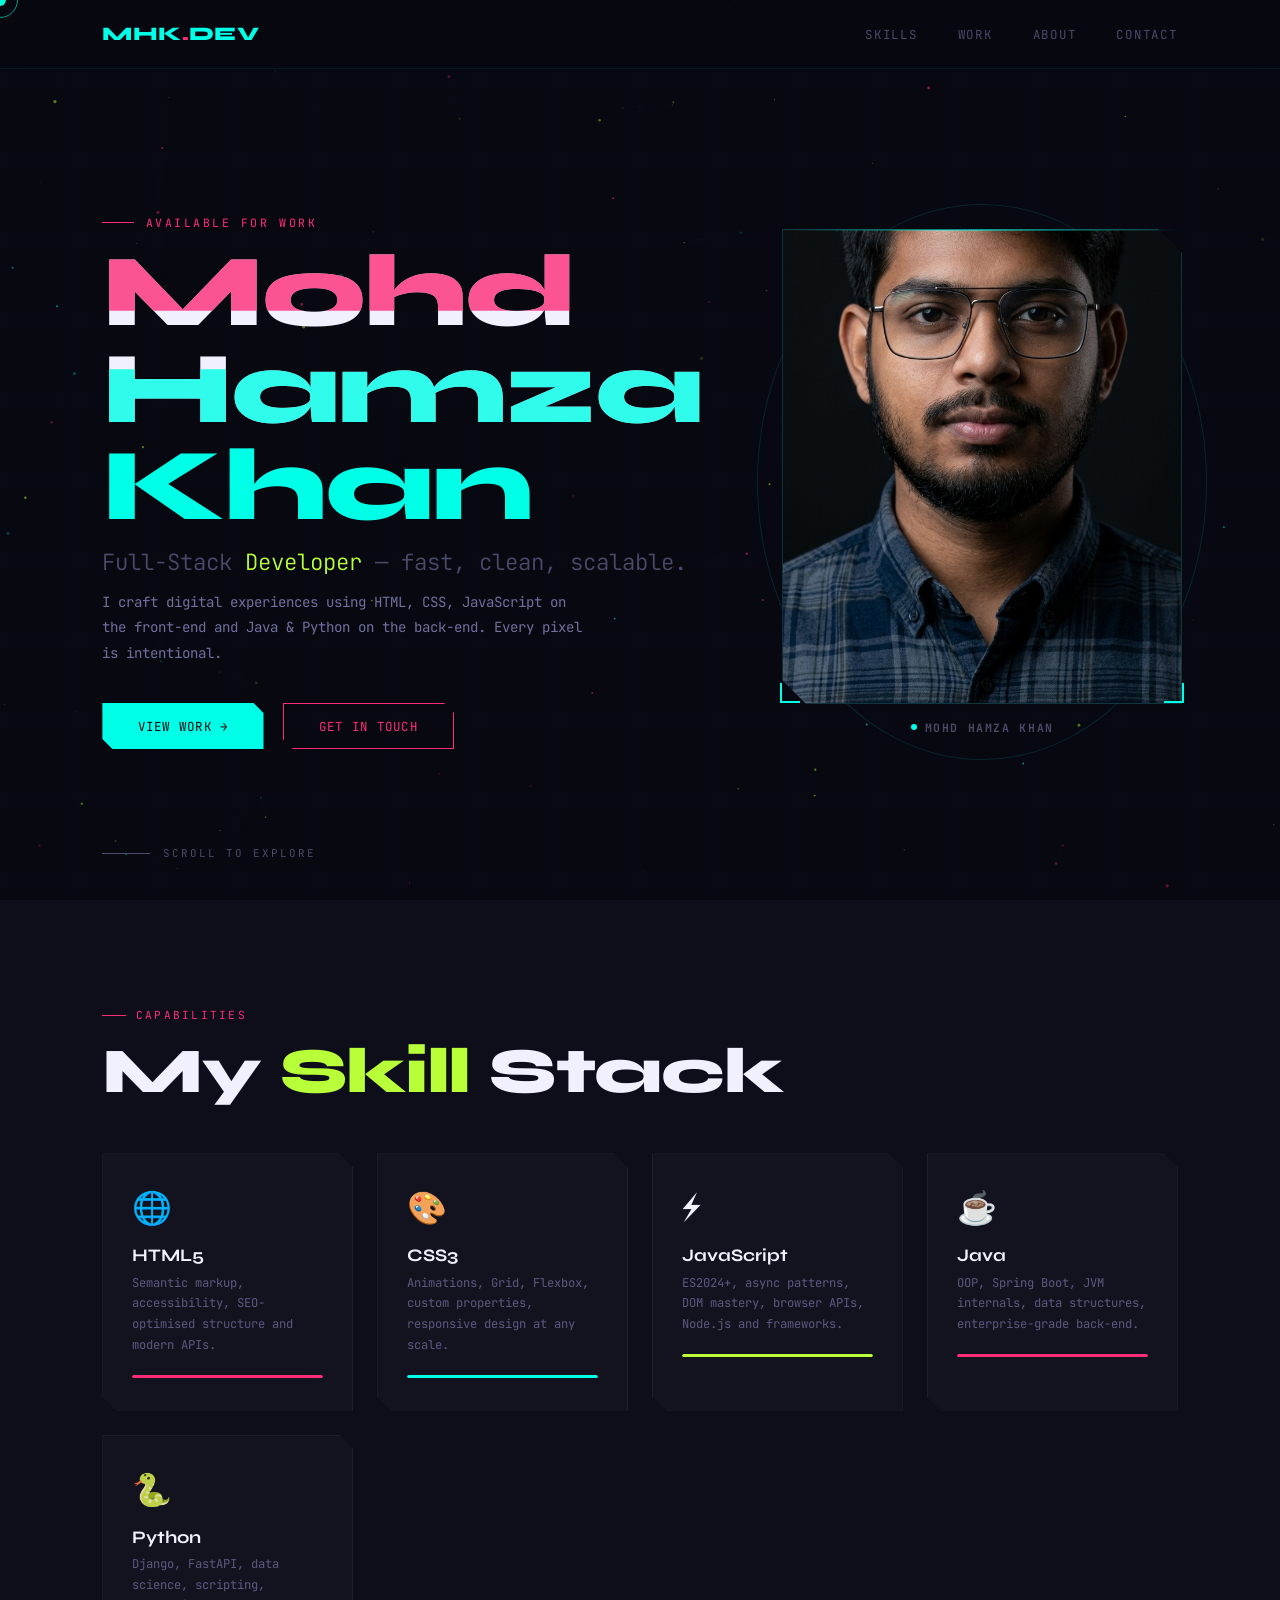
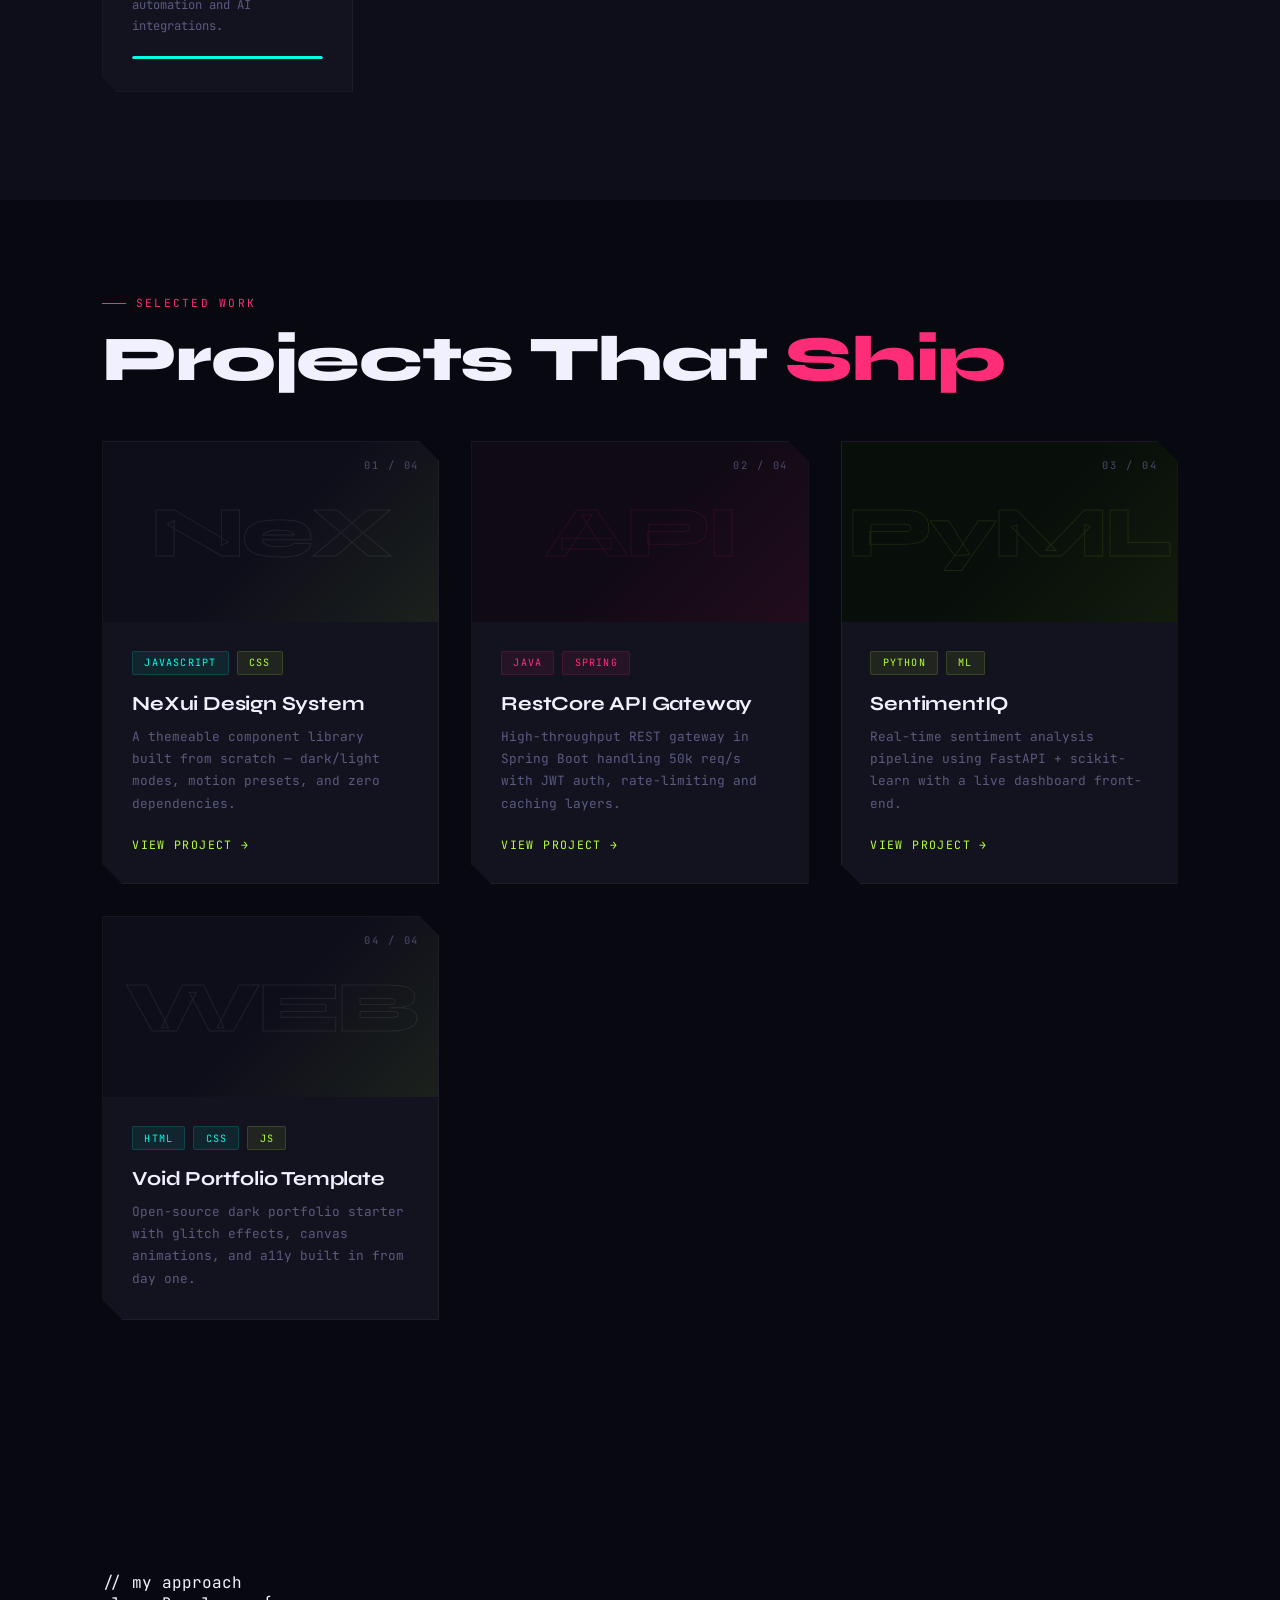
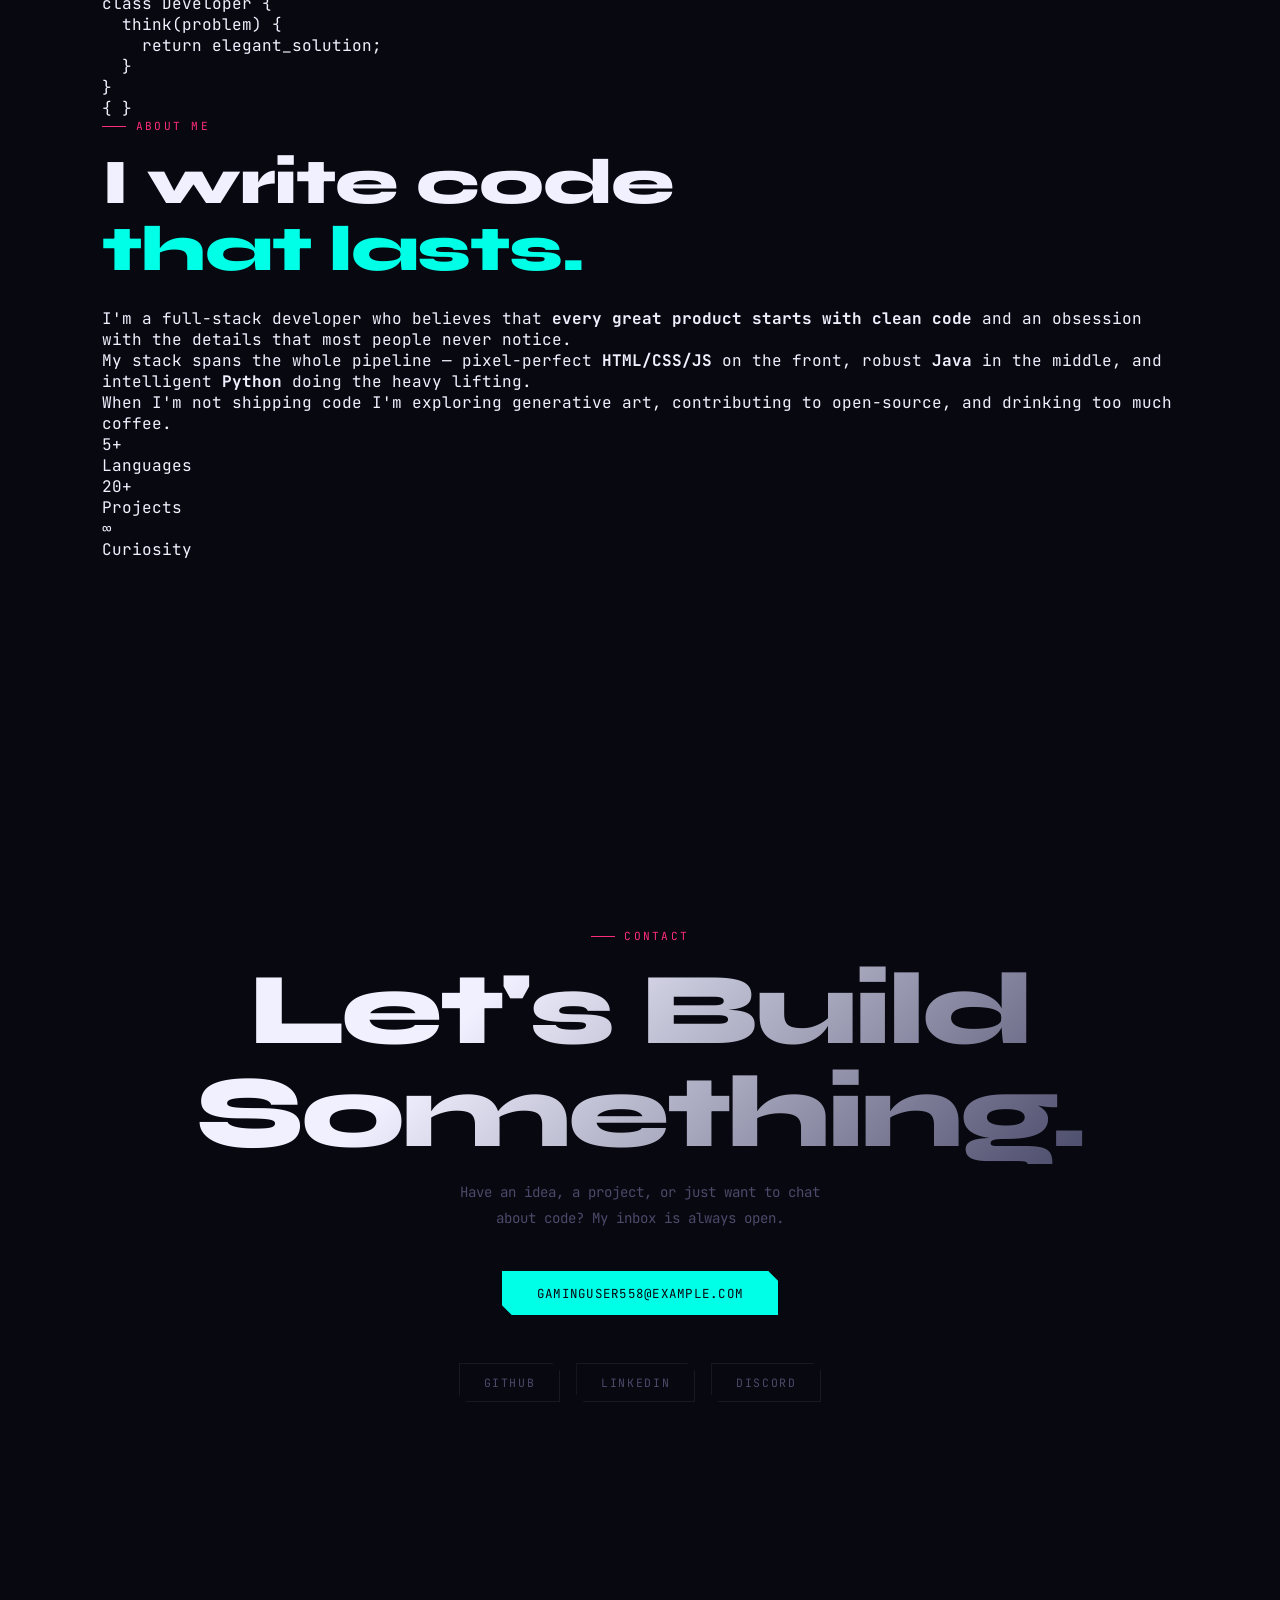
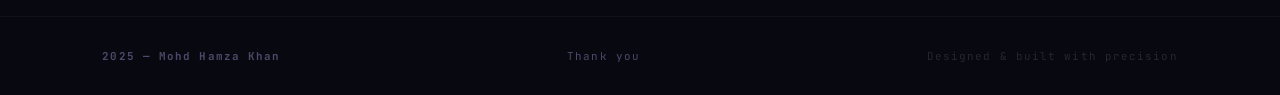
==== commit c82b9cd2: "naming issue fix" ====
--- a/index.html
+++ b/index.html
@@ -1,4 +1,5 @@
- <title> hamza's project </title>
+<!DOCTYPE html>
+<title> hamza's project </title>
 
 
 <html lang="en">
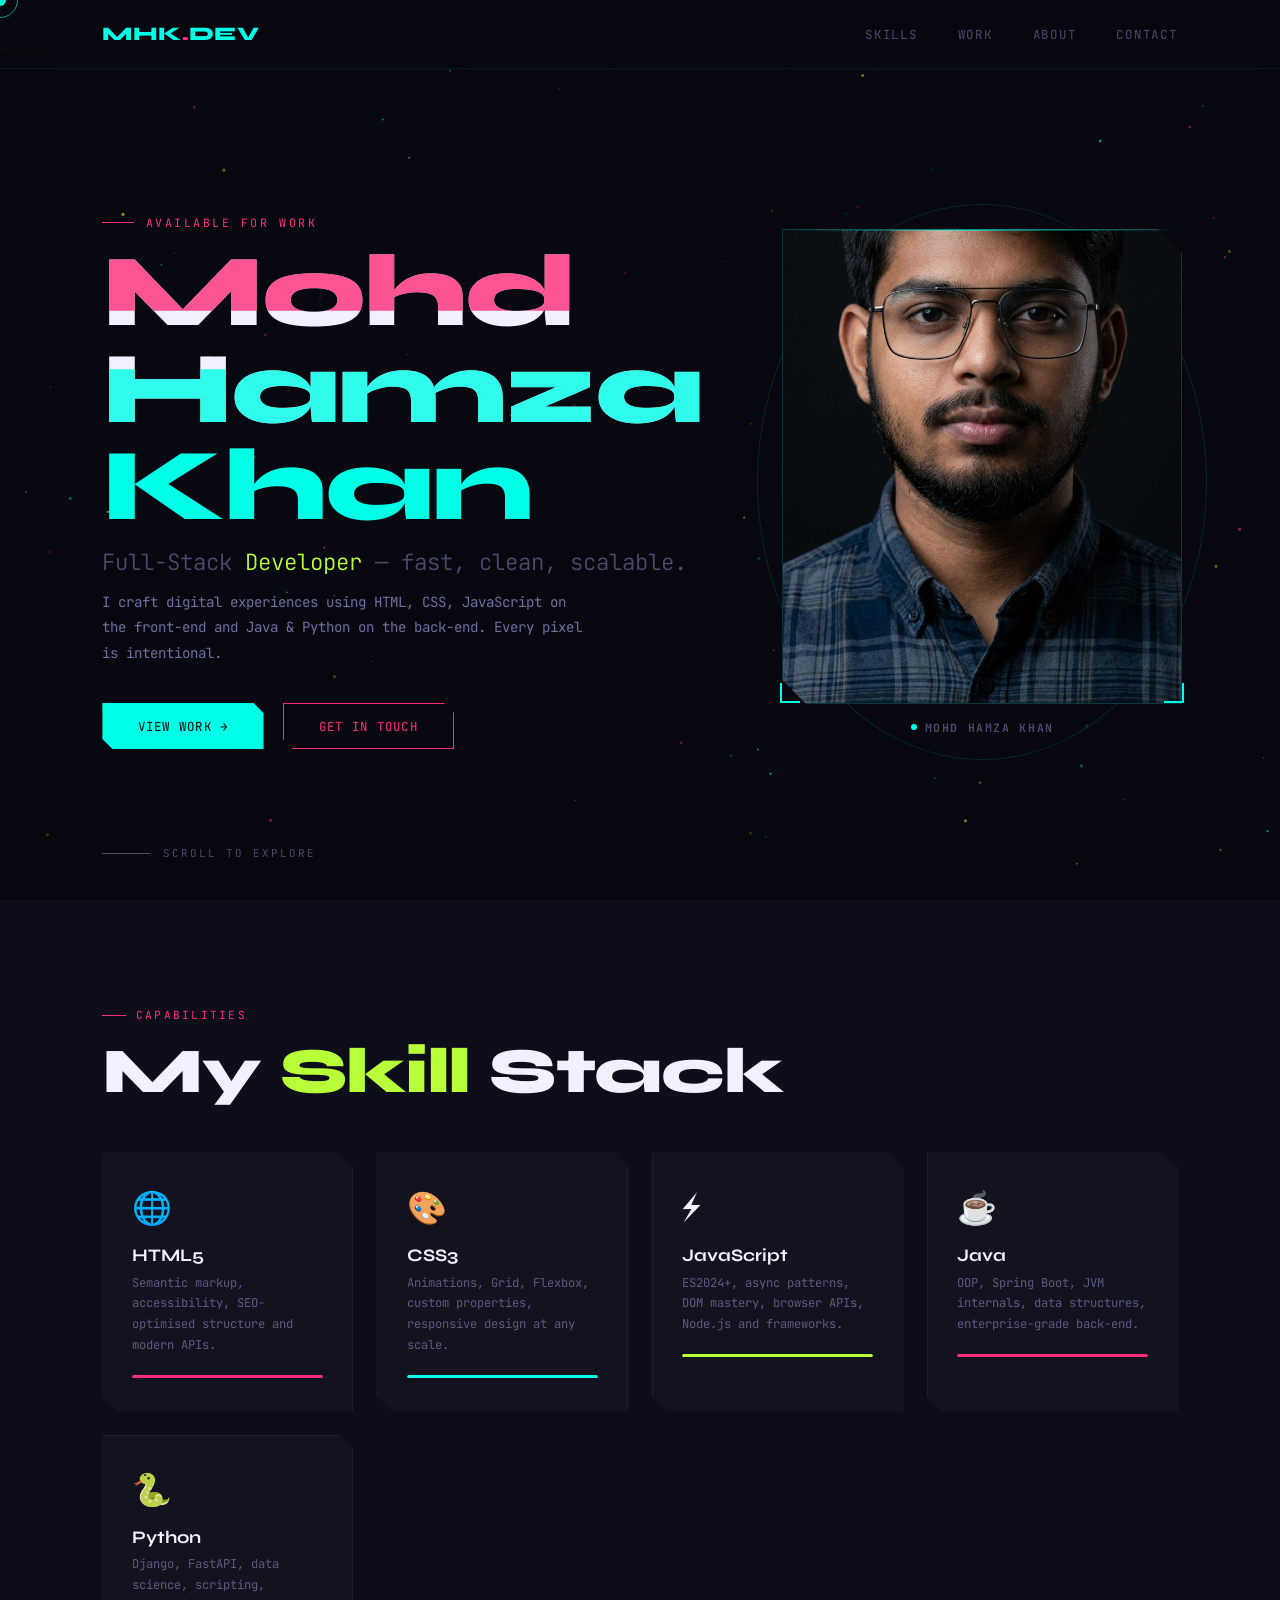
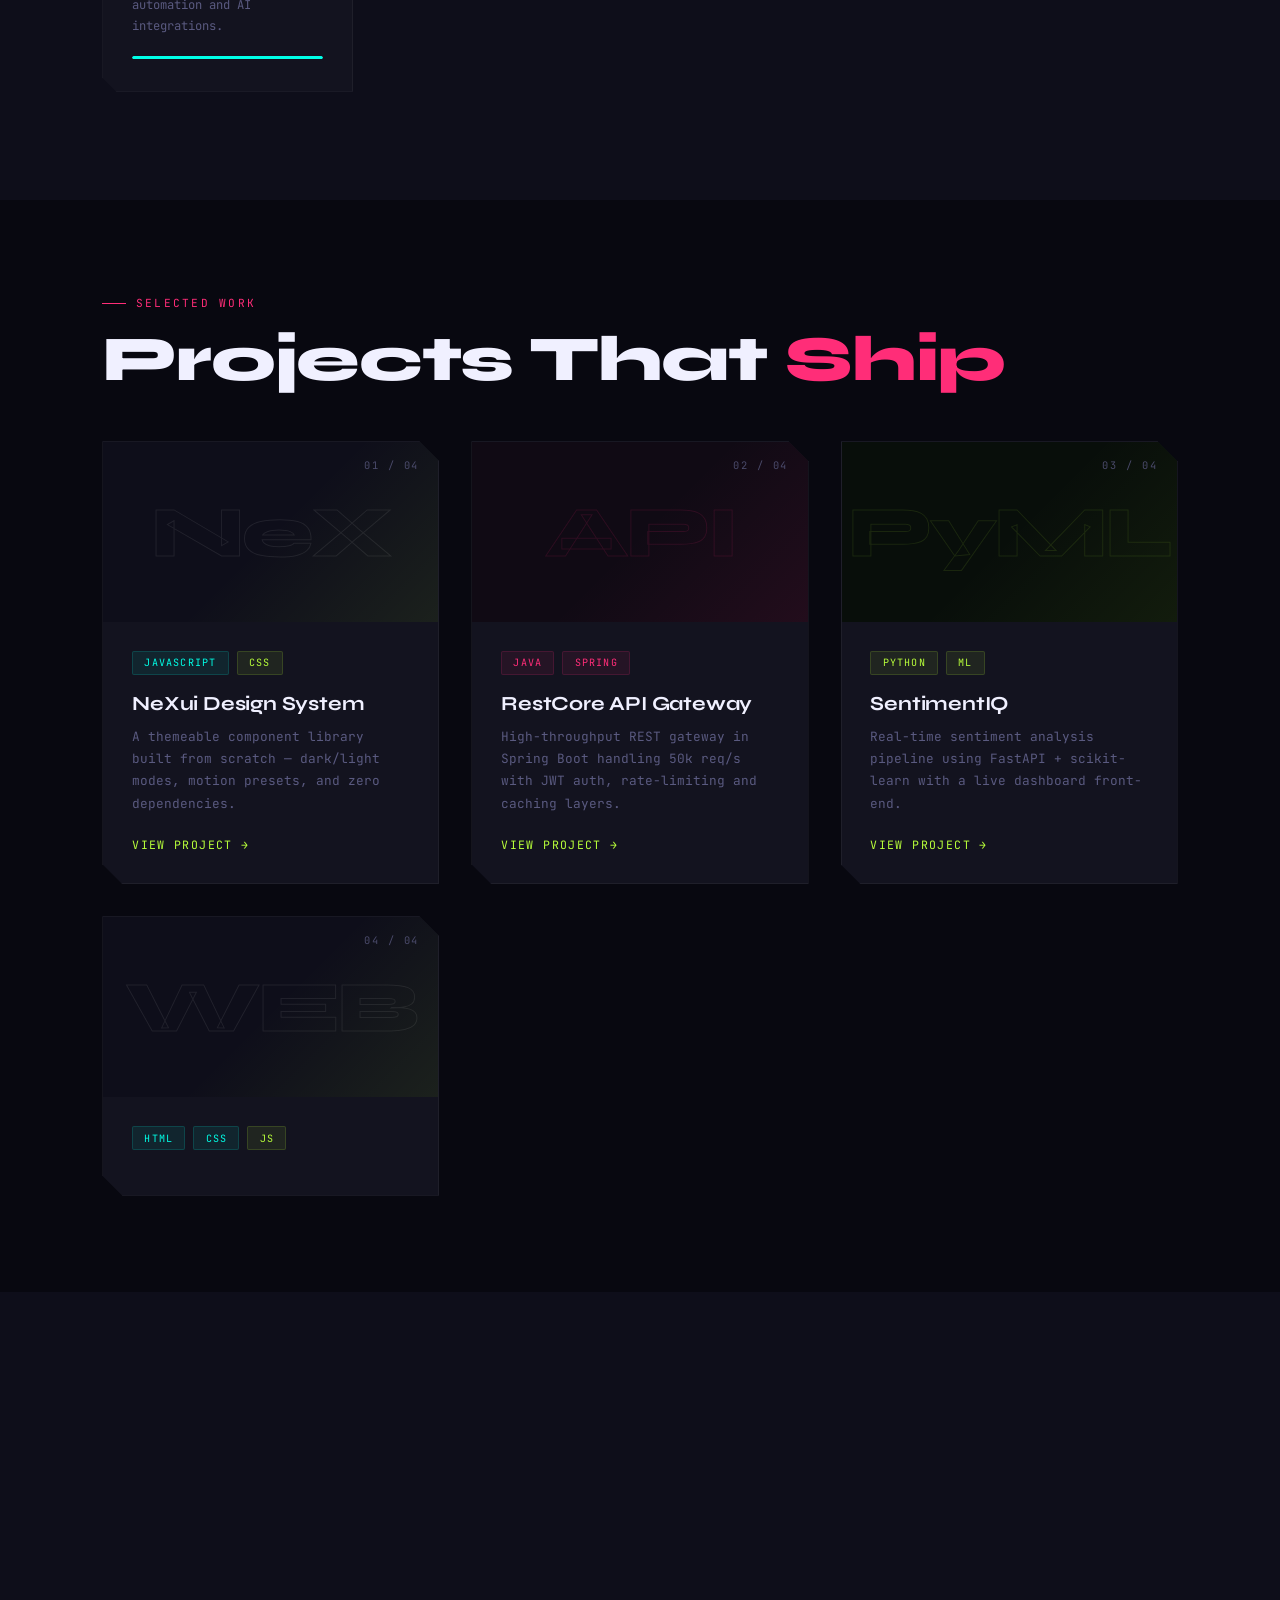
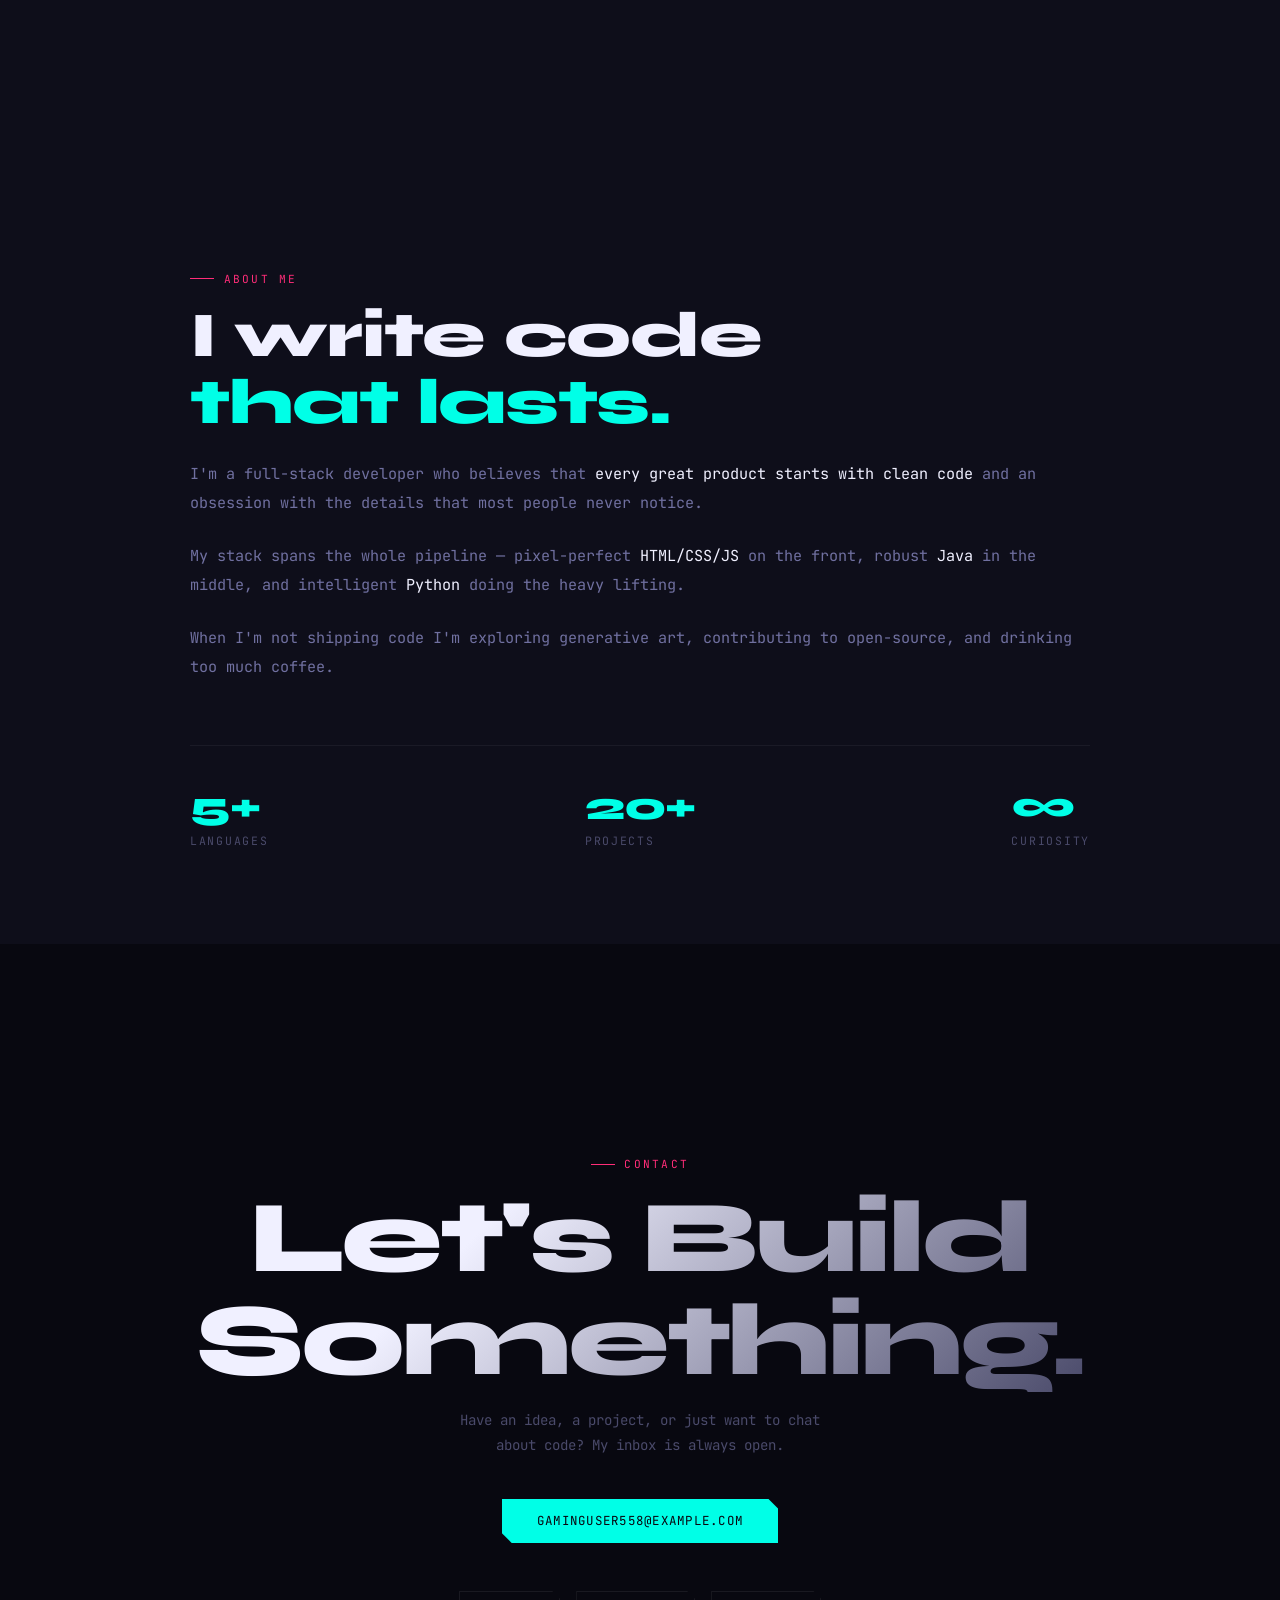
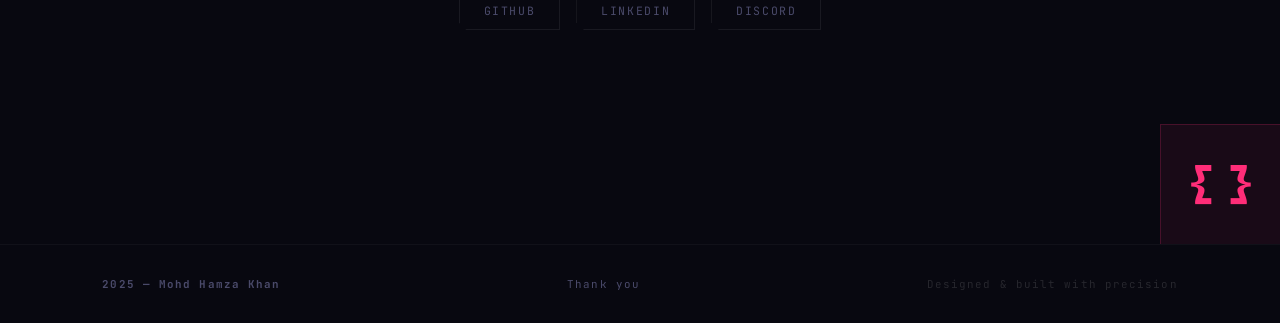
==== commit af0fc9ba: "reshape the design" ====
--- a/index.html
+++ b/index.html
@@ -1,8 +1,8 @@
 <!DOCTYPE html>
 <title> hamza's project </title>
 
-
-<html lang="en">
+<html lang="en"> 
+
 <head>
   <meta charset="UTF-8" />
   <meta name="viewport" content="width=device-width, initial-scale=1.0"/>
@@ -158,9 +158,8 @@
           </div>
           <div class="proj-body">
             <div class="proj-tags"><span class="tag">HTML</span><span class="tag">CSS</span><span class="tag lime">JS</span></div>
-            <h3 class="proj-title">Void Portfolio Template</h3>
-            <p class="proj-desc">Open-source dark portfolio starter with glitch effects, canvas animations, and a11y built in from day one.</p>
-            <script src="script.js"></script>
+           
+            <script src="./script.js" defer></script>
           </div>
         </article>
       </div>
@@ -171,14 +170,7 @@
    <section id="about">
 
     <div class="about-visual">
-     <div class="ab1">
-       <div class="code-snippet">
-         <span class="cs-c">// my approach</span><br>
-         <span class="cs-k">class</span> <span class="cs-f">Developer</span> {<br>
-         &nbsp;&nbsp;<span class="cs-f">think</span>(<span class="cs-s">problem</span>) {<br>
-         &nbsp;&nbsp;&nbsp;&nbsp;<span class="cs-k">return</span> elegant_solution;<br>
-         &nbsp;&nbsp;}<br>
-         }
+     
        </div>
      </div>
      <div class="ab2">{ }</div>
--- a/port.css
+++ b/port.css
@@ -223,7 +223,51 @@
 .proj-link:hover { gap: .8rem; }
 
 /* ══ 10. ABOUT ══ */
-
+ 
+#about { background: var(--surface); display: flex; ; align-items: center; gap: 4rem; }
+.about-visual { position: relative; height: 420px; width: 100%;  max-width: 500%; margin: 0 auto;}
+.ab1 { position: absolute; inset: 0 ; background: var(--card); border: 1px solid rgba(0,255,231,.1); border-radius: 8px; }
+.ab2 { position: absolute; width: 120px; height: 120px; bottom: 0; right: 0; background: rgba(255,45,120,.07); border-left: 1px solid rgba(255,45,120,.2); border-top:  1px solid rgba(255,45,120,.2) ; display: flex; align-items: center; justify-content: center; font-family: var(--font-head); font-weight: 800; font-size: 2.5rem; color: var(--pink); }
+.ab3 { position: absolute; width: 60px; height: 60px; top: -10px; left: -10px; border: 1px solid rgba(184,255,58,.15); background: rgba(184,255,58,.03); border-radius: 4px; }
+.code-snippet { position: absolute; top: 2rem; left: 2rem; right: 9rem; font-size: .85rem; color: #4a4a70; line-height: 1.8; }
+.cs-k { color: #ff2d78; } .cs-f { color: #00ffe7; } .cs-s { color: #b8ff3a; } .cs-c { color: #4a4a70; }
+.about-text { 
+  width: 100%; 
+  max-width: 900px;            /* Keeps sentences readable on big desktop monitors */
+  display: flex; 
+  flex-direction: column; 
+}
+
+.about-text p { 
+  font-size: .95rem;           /* Slightly optimized for a wider reading area */
+  color: #7070a0; 
+  line-height: 1.9; 
+  margin-bottom: 1.5rem; 
+}
+
+.about-text p strong { 
+  color: var(--white); 
+  font-weight: 400; 
+}
+.stats-row { display: flex; gap: 2rem; margin-top: 2.5rem; padding-top: 2.5rem; border-top: 1px solid rgba(255,255,255,.05); justify-content: space-between; }
+.stat-num { font-family: var(--font-head); font-weight: 800; font-size: 2.5rem; color: var(--cyan); line-height: 1; letter-spacing: -.03em; }
+.stat-label { font-size: .72rem; letter-spacing: .15em; text-transform: uppercase; color: var(--muted); margin-top: .4rem; }
+   
+
+ /* for mobile */
+  @media (max-width: 768px) {
+  #about { 
+    padding: 5rem 6vw; 
+    gap: 2.5rem; 
+  }
+  .about-visual { 
+    height: 240px; 
+  }
+  .stats-row { 
+    flex-direction: column;    /* Stacks stats vertically on smaller mobile displays */
+    gap: 1.5rem;
+  }
+}
 
 
 /* ══ 11. CONTACT ══ */
